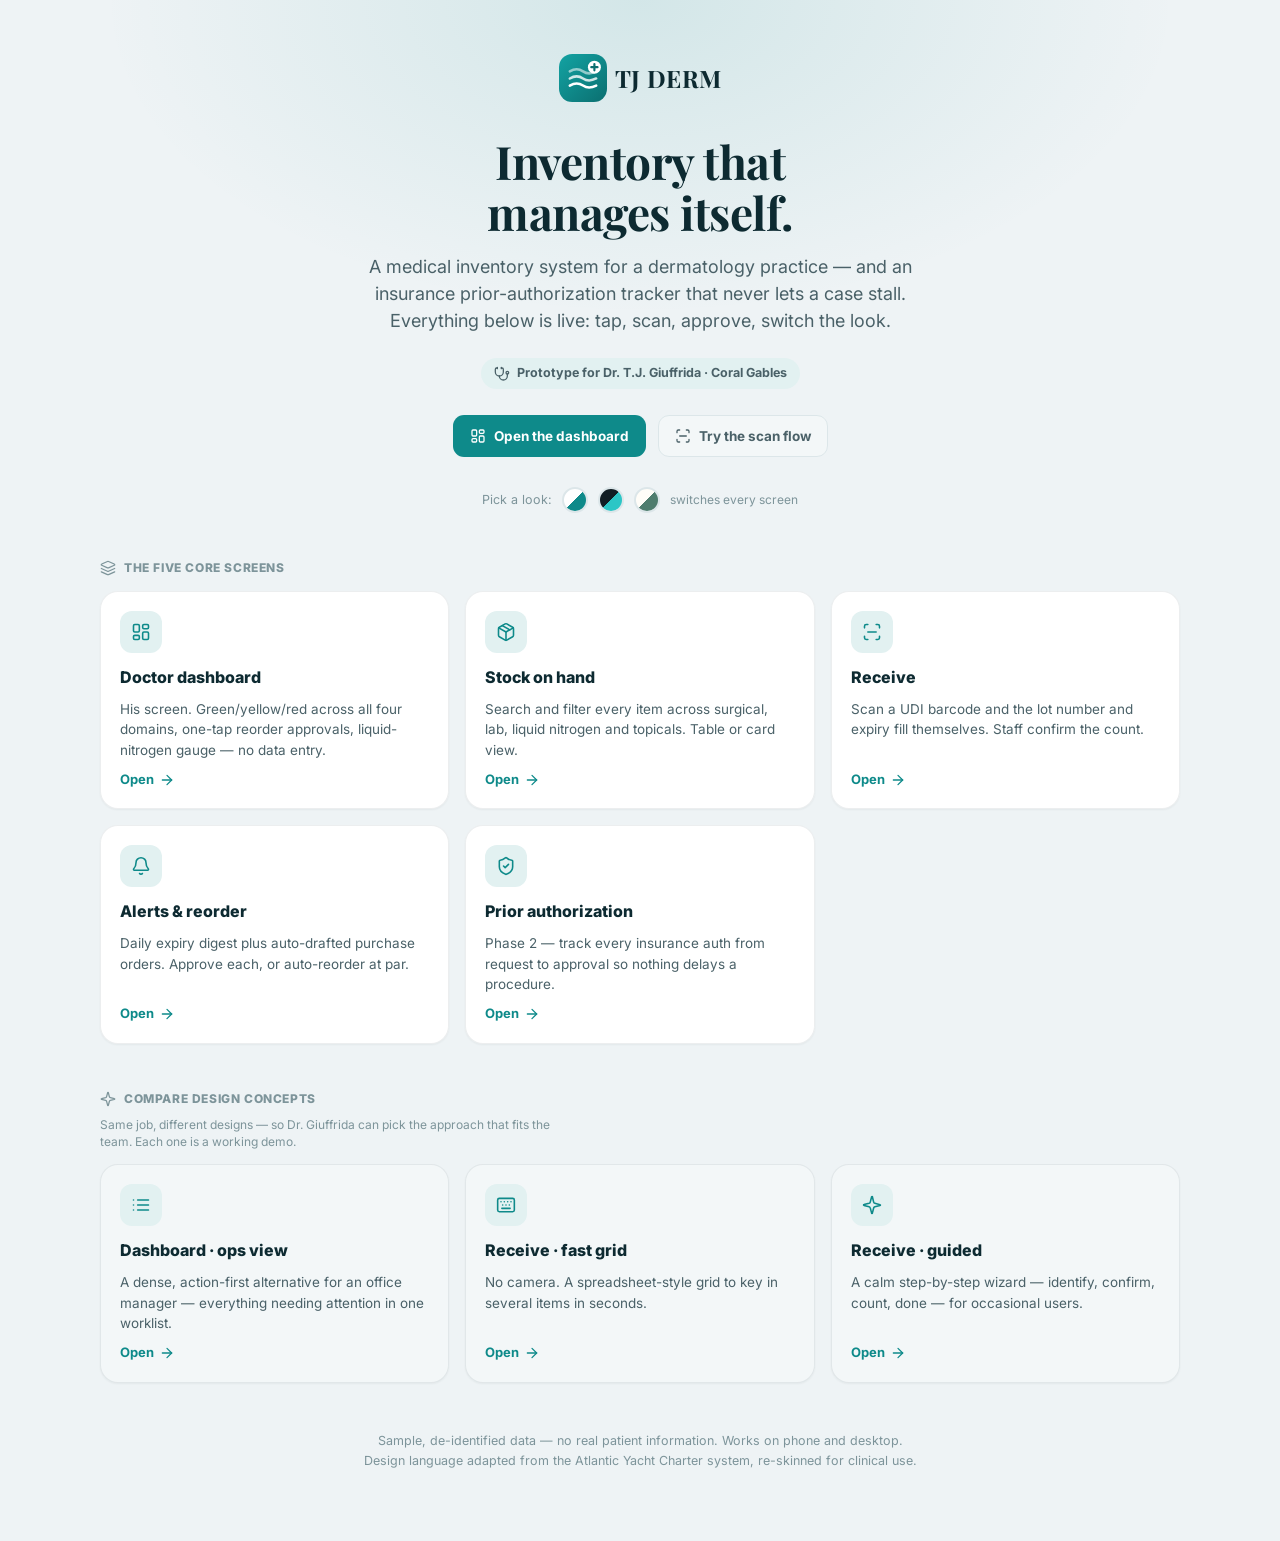
==== index.html @ 2a4b25d2 "feat: TJ DERM interactive prototype — 5 core screens + 3 alt concepts, 3 themes, prior-auth Static, " ====
<!DOCTYPE html>
<html lang="en">
<head>
<meta charset="UTF-8">
<meta name="viewport" content="width=device-width, initial-scale=1, viewport-fit=cover">
<title>TJ DERM — Inventory &amp; Prior-Auth · Prototype</title>
<meta name="description" content="Interactive prototype of TJ DERM: medical inventory that manages itself, plus insurance prior-authorization for a dermatology practice.">
<link rel="icon" href="assets/img/logo.svg">
<link rel="preconnect" href="https://fonts.googleapis.com"><link rel="preconnect" href="https://fonts.gstatic.com" crossorigin>
<link href="https://fonts.googleapis.com/css2?family=Inter:wght@400;500;600;700;800&family=Playfair+Display:wght@600;700&display=swap" rel="stylesheet">
<link rel="stylesheet" href="assets/css/tokens.css">
<link rel="stylesheet" href="assets/css/app.css">
<style>
  .hub{min-height:100vh;display:flex;flex-direction:column;align-items:center;padding:54px 20px 70px}
  .hub-bg{position:fixed;inset:0;z-index:-1;background:
     radial-gradient(60% 50% at 50% 0%, color-mix(in srgb,var(--brand) 12%,transparent), transparent 70%), var(--bg)}
  .hub .top{display:flex;gap:8px;align-items:center;margin-bottom:34px}
  .hub .logo{width:48px;height:48px}
  .hub .wm{font-family:var(--font-display);font-size:24px;font-weight:700;letter-spacing:.4px}
  .hub h1{font-family:var(--font-display);font-size:clamp(30px,5vw,46px);font-weight:700;text-align:center;
     letter-spacing:-.5px;margin:0;max-width:16ch;line-height:1.1}
  .hub .lead{color:var(--ink-2);font-size:clamp(15px,2.2vw,18px);text-align:center;max-width:56ch;margin:16px 0 6px}
  .hub .for{display:inline-flex;align-items:center;gap:7px;background:var(--accent-soft);color:var(--ink-2);
     font-size:12.5px;font-weight:700;padding:6px 13px;border-radius:999px;margin-top:18px}
  .hub .ctas{display:flex;gap:12px;flex-wrap:wrap;justify-content:center;margin:26px 0 12px}
  .hub .swrap{display:flex;align-items:center;gap:10px;margin-top:18px;color:var(--ink-3);font-size:12.5px}
  .wrap{width:100%;max-width:1080px;margin:0 auto}
  .lbl{font-size:12px;font-weight:800;text-transform:uppercase;letter-spacing:.6px;color:var(--ink-3);margin:46px 0 14px;display:flex;align-items:center;gap:8px}
  .cards{display:grid;grid-template-columns:repeat(3,1fr);gap:16px}
  .c{display:flex;flex-direction:column;gap:10px;padding:20px;border-radius:var(--r-lg);background:var(--panel);
     box-shadow:var(--ring-1),var(--shadow);transition:.18s var(--ease);cursor:pointer}
  .c:hover{transform:translateY(-3px);box-shadow:var(--ring-1),0 14px 32px rgba(0,0,0,.12)}
  .c .ci{width:42px;height:42px;border-radius:12px;background:var(--accent-soft);color:var(--brand);display:grid;place-items:center}
  .c h3{margin:2px 0 0;font-size:16px;font-weight:800}
  .c p{margin:0;color:var(--ink-2);font-size:13.5px;line-height:1.5}
  .c .go{margin-top:auto;color:var(--brand);font-size:13px;font-weight:700;display:flex;align-items:center;gap:5px}
  .c.alt{background:var(--panel-2)}
  .foot{color:var(--ink-3);font-size:12.5px;text-align:center;margin-top:48px;line-height:1.6}
  @media(max-width:760px){.cards{grid-template-columns:1fr}}
</style>
</head>
<body>
<div class="hub-bg"></div>
<div class="hub">
  <div class="top"><img class="logo" src="assets/img/logo.svg" alt=""><span class="wm">TJ&nbsp;DERM</span></div>
  <h1 class="display">Inventory that manages itself.</h1>
  <p class="lead">A medical inventory system for a dermatology practice — and an insurance prior-authorization tracker that never lets a case stall. Everything below is live: tap, scan, approve, switch the look.</p>
  <div class="for" id="for"></div>
  <div class="ctas">
    <a class="btn primary" href="dashboard.html" id="cta1"></a>
    <a class="btn ghost" href="receive-scan.html" id="cta2"></a>
  </div>
  <div class="swrap">
    <span>Pick a look:</span>
    <div class="sw clinical" title="Clinical" onclick="TJ.setTheme('clinical')"></div>
    <div class="sw midnight" title="Midnight" onclick="TJ.setTheme('midnight')"></div>
    <div class="sw warm" title="Warm" onclick="TJ.setTheme('warm')"></div>
    <span class="tiny">switches every screen</span>
  </div>

  <div class="wrap">
    <div class="lbl" id="l1"></div>
    <div class="cards" id="core"></div>

    <div class="lbl" id="l2"></div>
    <p class="tiny" style="margin:-6px 0 14px;max-width:60ch">Same job, different designs — so Dr. Giuffrida can pick the approach that fits the team. Each one is a working demo.</p>
    <div class="cards" id="alt"></div>

    <div class="foot" id="foot"></div>
  </div>
</div>

<script src="assets/js/app.js"></script>
<script>
document.documentElement.setAttribute('data-theme', TJ.state.theme);
document.getElementById('for').innerHTML=TJ.icon('stetho','ico-sm')+'Prototype for Dr. T.J. Giuffrida · Coral Gables';
document.getElementById('cta1').innerHTML=TJ.icon('dashboard','ico-sm')+'Open the dashboard';
document.getElementById('cta2').innerHTML=TJ.icon('scan','ico-sm')+'Try the scan flow';
document.getElementById('l1').innerHTML=TJ.icon('layers','ico-sm')+'The five core screens';
document.getElementById('l2').innerHTML=TJ.icon('sparkles','ico-sm')+'Compare design concepts';
document.getElementById('foot').innerHTML='Sample, de-identified data — no real patient information. Works on phone and desktop.<br>Design language adapted from the Atlantic Yacht Charter system, re-skinned for clinical use.';

var CORE=[
  ['dashboard','dashboard.html','Doctor dashboard',"His screen. Green/yellow/red across all four domains, one-tap reorder approvals, liquid-nitrogen gauge — no data entry."],
  ['box','stock.html','Stock on hand','Search and filter every item across surgical, lab, liquid nitrogen and topicals. Table or card view.'],
  ['scan','receive-scan.html','Receive','Scan a UDI barcode and the lot number and expiry fill themselves. Staff confirm the count.'],
  ['bell','alerts.html','Alerts & reorder','Daily expiry digest plus auto-drafted purchase orders. Approve each, or auto-reorder at par.'],
  ['shield','prior-auth.html','Prior authorization','Phase 2 — track every insurance auth from request to approval so nothing delays a procedure.']
];
var ALT=[
  ['list','dashboard-ops.html','Dashboard · ops view','A dense, action-first alternative for an office manager — everything needing attention in one worklist.'],
  ['keyboard','receive-grid.html','Receive · fast grid','No camera. A spreadsheet-style grid to key in several items in seconds.'],
  ['sparkles','receive-guided.html','Receive · guided','A calm step-by-step wizard — identify, confirm, count, done — for occasional users.']
];
function card(a,alt){ return '<a class="c'+(alt?' alt':'')+'" href="'+a[1]+'"><div class="ci">'+TJ.icon(a[0])+'</div>'+
  '<h3>'+a[2]+'</h3><p>'+a[3]+'</p><div class="go">Open '+TJ.icon('arrow','ico-sm')+'</div></a>'; }
document.getElementById('core').innerHTML=CORE.map(function(a){return card(a,false);}).join('');
document.getElementById('alt').innerHTML=ALT.map(function(a){return card(a,true);}).join('');
</script>
</body>
</html>
---- assets/css/tokens.css ----
/* ============================================================
   TJ DERM — Design Tokens
   Grounded in the Atlantic Yacht Charter design system
   (rounded-xl cards w/ subtle ring, dark gradient sidebar,
   Inter UI + Playfair display, p-4/p-8 rhythm, mobile-safe),
   re-skinned for a clinical dermatology / medical context:
   teal + health-green, WCAG-AA contrast, no neon.
   Three switchable visual themes: clinical · midnight · warm.
   ============================================================ */

:root{
  --r-sm:9px; --r:13px; --r-lg:18px; --r-pill:999px;
  --font-ui:'Inter',-apple-system,BlinkMacSystemFont,'Segoe UI',Roboto,Helvetica,Arial,sans-serif;
  --font-display:'Playfair Display',Georgia,'Times New Roman',serif;
  --maxw:1180px;
  --ease:cubic-bezier(.4,0,.2,1);
  /* status (shared across themes, tuned per theme below) */
  --space-1:4px; --space-2:8px; --space-3:12px; --space-4:16px; --space-6:24px; --space-8:32px;
}

/* ---------- CLINICAL (default · light teal) ---------- */
[data-theme="clinical"]{
  --bg:#eef3f5; --panel:#ffffff; --panel-2:#f3f7f8; --panel-3:#eaf1f2;
  --line:#dce6e9; --line-2:#e8eef0;
  --ink:#0d2a31; --ink-2:#4a6168; --ink-3:#7d949a;
  --brand:#0e8a8a; --brand-2:#0b6f70; --brand-ink:#ffffff;
  --accent:#0e8a8a; --accent-soft:#e2f1f1;
  --ring:rgba(14,138,138,.35);
  --ok:#138a5a; --ok-bg:#e4f4ec; --ok-ink:#0c6b46;
  --warn:#b9770b; --warn-bg:#fbf0d9; --warn-ink:#8a5905;
  --bad:#cf3b34; --bad-bg:#fbe6e4; --bad-ink:#a02a25;
  --sidebar:linear-gradient(180deg,#0e2f37 0%,#0a262d 100%);
  --sidebar-ink:rgba(255,255,255,.6); --sidebar-ink-2:rgba(255,255,255,.32);
  --sidebar-active-bg:rgba(96,210,206,.16); --sidebar-active:#6fdcd6; --sidebar-active-bar:#6fdcd6;
  --shadow:0 1px 2px rgba(13,42,49,.05); --ring-1:inset 0 0 0 1px rgba(13,42,49,.08);
  --scan:#19c39a;
}
/* ---------- MIDNIGHT (dark command center) ---------- */
[data-theme="midnight"]{
  --bg:#0a1216; --panel:#111e24; --panel-2:#0e1a1f; --panel-3:#16262d;
  --line:#21363f; --line-2:#1b2d34;
  --ink:#e9f3f4; --ink-2:#9fb6bd; --ink-3:#6e8a92;
  --brand:#2cc6c6; --brand-2:#1ea3a3; --brand-ink:#04181a;
  --accent:#e0b64b; --accent-soft:#23303a;
  --ring:rgba(44,198,198,.4);
  --ok:#34d399; --ok-bg:#0f2a22; --ok-ink:#5ee0ab;
  --warn:#e0b64b; --warn-bg:#2c2410; --warn-ink:#edcf7e;
  --bad:#ff6a5e; --bad-bg:#2e1513; --bad-ink:#ff938a;
  --sidebar:linear-gradient(180deg,#0c171c 0%,#081014 100%);
  --sidebar-ink:rgba(255,255,255,.55); --sidebar-ink-2:rgba(255,255,255,.28);
  --sidebar-active-bg:rgba(44,198,198,.15); --sidebar-active:#5fe0e0; --sidebar-active-bar:#2cc6c6;
  --shadow:0 1px 2px rgba(0,0,0,.4); --ring-1:inset 0 0 0 1px rgba(255,255,255,.07);
  --scan:#34d399;
}
/* ---------- WARM (calm sage + cream) ---------- */
[data-theme="warm"]{
  --bg:#f3efe7; --panel:#fffdf8; --panel-2:#f5f0e6; --panel-3:#ede6d8;
  --line:#e4dac8; --line-2:#ece4d6;
  --ink:#34302a; --ink-2:#6f655a; --ink-3:#9c9084;
  --brand:#4f7d6e; --brand-2:#3c6354; --brand-ink:#ffffff;
  --accent:#bf7a36; --accent-soft:#f2e6d4;
  --ring:rgba(79,125,110,.35);
  --ok:#4a7d52; --ok-bg:#e7f0e1; --ok-ink:#356139;
  --warn:#bf7a36; --warn-bg:#f6e8d3; --warn-ink:#8c5821;
  --bad:#bb4a3a; --bad-bg:#f5e2dc; --bad-ink:#94372a;
  --sidebar:linear-gradient(180deg,#33302a 0%,#2a2722 100%);
  --sidebar-ink:rgba(255,255,255,.6); --sidebar-ink-2:rgba(255,255,255,.3);
  --sidebar-active-bg:rgba(176,200,170,.16); --sidebar-active:#cfe0c0; --sidebar-active-bar:#a9c79a;
  --shadow:0 1px 2px rgba(52,48,42,.06); --ring-1:inset 0 0 0 1px rgba(52,48,42,.09);
  --scan:#6aa15f;
}
---- assets/css/app.css ----
/* ============================================================
   TJ DERM — Components  (consumes tokens.css)
   ============================================================ */
*{box-sizing:border-box}
html{-webkit-text-size-adjust:100%}
body{margin:0;font-family:var(--font-ui);background:var(--bg);color:var(--ink);
  -webkit-font-smoothing:antialiased;line-height:1.5;transition:background .25s var(--ease),color .25s var(--ease)}
a{color:inherit;text-decoration:none}
button{font-family:inherit;cursor:pointer;border:none;background:none;color:inherit}
input,select,textarea{font-family:inherit}
.muted{color:var(--ink-2)} .tiny{color:var(--ink-3);font-size:12px;line-height:1.45}
.display{font-family:var(--font-display)}
svg{display:block} .ico{width:20px;height:20px;stroke-width:1.9;flex:none}
.ico-sm{width:16px;height:16px} .ico-lg{width:26px;height:26px}
:focus-visible{outline:none;box-shadow:0 0 0 3px var(--ring);border-radius:8px}

/* ---------------- APP SHELL ---------------- */
.app{display:grid;grid-template-columns:248px 1fr;min-height:100vh}
.sidebar{background:var(--sidebar);color:var(--sidebar-ink);display:flex;flex-direction:column;
  padding:20px 14px;position:sticky;top:0;height:100vh;gap:3px}
.s-brand{display:flex;align-items:center;gap:11px;padding:4px 8px 18px}
.s-brand .logo{width:40px;height:40px;flex:none}
.s-brand .wm{display:flex;flex-direction:column;line-height:1}
.s-brand .wm b{font-family:var(--font-display);color:#fff;font-size:19px;font-weight:700;letter-spacing:.3px}
.s-brand .wm span{color:var(--sidebar-ink);font-size:10.5px;letter-spacing:.22em;text-transform:uppercase;margin-top:4px}
.s-sec{color:var(--sidebar-ink-2);font-size:10px;font-weight:700;letter-spacing:.18em;text-transform:uppercase;padding:16px 10px 6px}
.nav-i{display:flex;align-items:center;gap:12px;padding:11px 11px;border-radius:11px;color:var(--sidebar-ink);
  font-size:14px;font-weight:600;transition:.15s var(--ease);position:relative}
.nav-i:hover{background:rgba(255,255,255,.06);color:rgba(255,255,255,.9)}
.nav-i.active{background:var(--sidebar-active-bg);color:var(--sidebar-active);box-shadow:inset -2px 0 0 0 var(--sidebar-active-bar)}
.nav-i .badge{margin-left:auto;background:var(--bad);color:#fff;font-size:11px;font-weight:700;min-width:20px;height:20px;
  display:grid;place-items:center;border-radius:999px;padding:0 6px}
.nav-i.alt{font-size:13px;color:var(--sidebar-ink-2)} .nav-i.alt:hover{color:rgba(255,255,255,.8)}
.s-foot{margin-top:auto;color:var(--sidebar-ink-2);font-size:11px;line-height:1.55;padding:10px 8px 0}

.main{display:flex;flex-direction:column;min-width:0}
.topbar{position:sticky;top:0;z-index:30;background:color-mix(in srgb,var(--panel) 88%,transparent);
  backdrop-filter:saturate(1.4) blur(10px);-webkit-backdrop-filter:saturate(1.4) blur(10px);
  border-bottom:1px solid var(--line);padding:12px 24px;display:flex;align-items:center;gap:14px;flex-wrap:wrap}
.tb-burger{display:none}
.topbar h1{font-size:16px;margin:0;font-weight:700}
.topbar .crumb{font-size:12px;color:var(--ink-3);margin-top:1px}
.spacer{flex:1}
.seg{display:inline-flex;background:var(--panel-2);border:1px solid var(--line);border-radius:var(--r-pill);padding:3px;gap:2px}
.seg button{padding:7px 13px;border-radius:var(--r-pill);font-size:12.5px;font-weight:700;color:var(--ink-2);
  display:flex;align-items:center;gap:6px;transition:.15s}
.seg button.on{background:var(--brand);color:var(--brand-ink)}
.swatches{display:flex;gap:7px;align-items:center}
.sw{width:26px;height:26px;border-radius:50%;cursor:pointer;border:2px solid var(--line);transition:.15s}
.sw.on{border-color:var(--brand);box-shadow:0 0 0 3px var(--ring)}
.sw.clinical{background:linear-gradient(135deg,#fff 48%,#0e8a8a 48%)}
.sw.midnight{background:linear-gradient(135deg,#111e24 48%,#2cc6c6 48%)}
.sw.warm{background:linear-gradient(135deg,#fffdf8 48%,#4f7d6e 48%)}
.who{display:flex;align-items:center;gap:9px;padding-left:6px}
.who .av{width:36px;height:36px;border-radius:50%;background:var(--brand);color:var(--brand-ink);
  display:grid;place-items:center;font-weight:700;font-size:13px}
.who .nm{font-size:13px;font-weight:700;line-height:1.2} .who .rl{font-size:11px;color:var(--ink-3)}

.content{padding:24px;max-width:var(--maxw);width:100%}
.page-head{margin-bottom:20px}
.page-head .eyebrow{color:var(--brand);font-size:12px;font-weight:700;letter-spacing:.12em;text-transform:uppercase}
.page-head h2{margin:5px 0 0;font-size:25px;font-weight:800;letter-spacing:-.4px}
.page-head p{margin:5px 0 0;color:var(--ink-2);font-size:14px;max-width:64ch}

/* ---------------- PRIMITIVES ---------------- */
.panel{background:var(--panel);border-radius:var(--r-lg);box-shadow:var(--ring-1),var(--shadow)}
.pad{padding:18px} .pad-lg{padding:22px}
.p-head{padding:16px 18px;border-bottom:1px solid var(--line);display:flex;align-items:center;gap:10px}
.p-head strong{font-size:14.5px;font-weight:700}
.grid{display:grid;gap:16px}
.g2{grid-template-columns:repeat(2,1fr)} .g3{grid-template-columns:repeat(3,1fr)} .g4{grid-template-columns:repeat(4,1fr)}
.row{display:flex;gap:16px;flex-wrap:wrap} .stretch{align-items:stretch}
.sec-title{font-size:12px;font-weight:800;text-transform:uppercase;letter-spacing:.6px;color:var(--ink-3);margin:28px 0 12px;display:flex;align-items:center;gap:8px}

.btn{display:inline-flex;align-items:center;justify-content:center;gap:8px;padding:10px 16px;border-radius:11px;
  font-weight:700;font-size:13.5px;transition:.15s var(--ease);border:1px solid transparent;min-height:40px}
.btn.primary{background:var(--brand);color:var(--brand-ink)} .btn.primary:hover{filter:brightness(1.07)}
.btn.ghost{background:var(--panel-2);color:var(--ink-2);border-color:var(--line)} .btn.ghost:hover{color:var(--ink);border-color:var(--ink-3)}
.btn.danger{background:var(--bad-bg);color:var(--bad-ink)} .btn.danger:hover{filter:brightness(.97)}
.btn.sm{padding:7px 12px;font-size:12.5px;min-height:34px;border-radius:9px}
.btn.full{width:100%} .btn:disabled{opacity:.55;pointer-events:none}

.pill{display:inline-flex;align-items:center;gap:6px;font-size:12px;font-weight:700;padding:4px 10px;border-radius:var(--r-pill);white-space:nowrap}
.pill svg{width:13px;height:13px}
.pill.ok{background:var(--ok-bg);color:var(--ok-ink)} .pill.warn{background:var(--warn-bg);color:var(--warn-ink)} .pill.bad{background:var(--bad-bg);color:var(--bad-ink)}
.pill.neutral{background:var(--panel-3);color:var(--ink-2)}
.dot{width:9px;height:9px;border-radius:50%;flex:none}
.dot.ok{background:var(--ok)} .dot.warn{background:var(--warn)} .dot.bad{background:var(--bad)} .dot.idle{background:var(--ink-3)}

/* ---------------- STATUS TILES ---------------- */
.tile{position:relative;overflow:hidden}
.tile .bar{position:absolute;left:0;top:0;bottom:0;width:5px}
.tile.ok .bar{background:var(--ok)} .tile.warn .bar{background:var(--warn)} .tile.bad .bar{background:var(--bad)}
.tile .body{padding:18px 18px 18px 22px;display:flex;flex-direction:column;gap:2px}
.tile .ic{width:38px;height:38px;border-radius:11px;display:grid;place-items:center;margin-bottom:8px}
.tile.ok .ic{background:var(--ok-bg);color:var(--ok-ink)} .tile.warn .ic{background:var(--warn-bg);color:var(--warn-ink)} .tile.bad .ic{background:var(--bad-bg);color:var(--bad-ink)}
.tile .dn{font-size:13px;font-weight:700;color:var(--ink-2)}
.tile .big{font-size:28px;font-weight:800;letter-spacing:-.6px;margin-top:3px}
.tile .st{font-size:12.5px;font-weight:700;display:flex;align-items:center;gap:6px;margin-top:3px}
.tile.ok .st{color:var(--ok-ink)} .tile.warn .st{color:var(--warn-ink)} .tile.bad .st{color:var(--bad-ink)}

/* approval / list rows */
.lrow{display:flex;align-items:center;gap:14px;padding:15px 18px;border-bottom:1px solid var(--line);transition:.18s}
.lrow:last-child{border-bottom:none}
.lrow .ic{width:42px;height:42px;border-radius:11px;background:var(--panel-3);display:grid;place-items:center;color:var(--ink-2);flex:none}
.lrow .t{font-weight:700;font-size:14.5px} .lrow .d{font-size:12.5px;color:var(--ink-2);margin-top:2px}
.lrow .cost{font-weight:800;font-size:15px;margin-left:auto;white-space:nowrap}
.lrow.done{opacity:.5}

/* gauge */
.gauge{--p:38;position:relative;width:124px;height:124px;border-radius:50%;flex:none;
  background:conic-gradient(var(--bad) 0 calc(var(--p)*1%),var(--panel-3) 0 100%)}
.gauge::after{content:"";position:absolute;inset:13px;border-radius:50%;background:var(--panel)}
.gauge b{position:absolute;inset:0;display:grid;place-items:center;font-size:23px;font-weight:800}

/* ---------------- TABLE ---------------- */
.tbl-wrap{overflow-x:auto}
table{width:100%;border-collapse:collapse;font-size:13.5px;min-width:560px}
thead th{text-align:left;font-size:11px;text-transform:uppercase;letter-spacing:.5px;color:var(--ink-3);
  font-weight:800;padding:12px 16px;border-bottom:1px solid var(--line);white-space:nowrap;background:var(--panel-2)}
tbody td{padding:13px 16px;border-bottom:1px solid var(--line);vertical-align:middle}
tbody tr:last-child td{border-bottom:none} tbody tr:hover{background:var(--panel-2)}
.it-name{font-weight:700} .it-sub{font-size:11.5px;color:var(--ink-3);margin-top:1px}
.chips{display:flex;gap:8px;flex-wrap:wrap;margin-bottom:16px}
.chip{padding:8px 14px;border-radius:var(--r-pill);border:1px solid var(--line);background:var(--panel);
  font-size:12.5px;font-weight:700;color:var(--ink-2);cursor:pointer;transition:.15s;min-height:38px;display:inline-flex;align-items:center;gap:6px}
.chip:hover{border-color:var(--ink-3)} .chip.on{background:var(--brand);color:var(--brand-ink);border-color:var(--brand)}
.field{display:flex;flex-direction:column;gap:6px}
.field label{font-size:11px;font-weight:800;text-transform:uppercase;letter-spacing:.4px;color:var(--ink-3);display:flex;gap:8px;align-items:center}
.field .auto{color:var(--ok-ink);font-weight:700;font-size:10.5px;display:inline-flex;align-items:center;gap:3px}
.input,.field input,.field select{width:100%;padding:11px 13px;border:1px solid var(--line);border-radius:10px;
  background:var(--panel-2);color:var(--ink);font-size:16px}/* 16px = no iOS zoom */
@media(min-width:768px){.input,.field input,.field select{font-size:14px}}
.field input::placeholder{color:var(--ink-3)}
.flash{animation:flash 1.1s var(--ease)}
@keyframes flash{0%{background:var(--ok-bg)}100%{background:var(--panel-2)}}

/* ---------------- PHONE FRAME ---------------- */
.phone{width:300px;flex:none;border-radius:38px;background:#070b0d;padding:11px;box-shadow:0 24px 60px rgba(0,0,0,.32)}
.phone .scr{background:var(--panel);border-radius:28px;overflow:hidden;height:580px;display:flex;flex-direction:column}
.view{flex:1;background:#0b1316;position:relative;display:grid;place-items:center;overflow:hidden}
.view .frame{width:78%;height:148px;border:2px solid rgba(255,255,255,.9);border-radius:16px;box-shadow:0 0 0 2000px rgba(0,0,0,.4)}
.view .laser{position:absolute;left:13%;right:13%;height:2px;background:var(--scan);box-shadow:0 0 14px var(--scan);animation:scan 1.9s ease-in-out infinite}
@keyframes scan{0%,100%{top:32%}50%{top:64%}}
.view .corner{position:absolute;width:22px;height:22px;border:3px solid var(--scan)}
.view .hint{position:absolute;bottom:16px;left:0;right:0;text-align:center;color:#dbe6e8;font-size:12px}
.bcode{display:flex;gap:2px;align-items:flex-end;height:42px;justify-content:center}
.bcode i{display:block;width:3px;background:var(--ink)}

/* ---------------- KANBAN ---------------- */
.kanban{display:grid;grid-template-columns:repeat(4,1fr);gap:14px}
.kcol{background:var(--panel-2);border:1px solid var(--line);border-radius:var(--r);padding:11px;min-height:120px}
.kcol h4{margin:3px 5px 12px;font-size:11.5px;text-transform:uppercase;letter-spacing:.5px;color:var(--ink-3);display:flex;justify-content:space-between;align-items:center}
.kcol h4 .n{background:var(--panel-3);color:var(--ink-2);border-radius:999px;font-size:11px;padding:1px 8px}
.card-pa{background:var(--panel);border-radius:11px;padding:13px;margin-bottom:10px;box-shadow:var(--ring-1);cursor:pointer;transition:.16s var(--ease)}
.card-pa:hover{transform:translateY(-2px);box-shadow:var(--ring-1),0 8px 22px rgba(0,0,0,.1)}
.card-pa .pt{font-weight:800;font-size:13.5px} .card-pa .pp{font-size:12px;color:var(--ink-2);margin:3px 0 9px}
.card-pa .pf{display:flex;align-items:center;justify-content:space-between;font-size:11.5px}
.ins{font-weight:700;color:var(--ink-2)}
.steps{display:flex;gap:3px;margin-top:10px}
.steps i{flex:1;height:4px;border-radius:3px;background:var(--line)}
.steps i.done{background:var(--ok)} .steps i.cur{background:var(--warn)}

/* note + flags */
.note{display:flex;gap:11px;align-items:flex-start;background:var(--panel-2);border:1px dashed var(--line);
  border-radius:12px;padding:13px 16px;font-size:13px;color:var(--ink-2);margin-top:18px}
.note svg{color:var(--brand);margin-top:1px}
.flag{display:inline-flex;align-items:center;gap:6px;background:var(--accent);color:#fff;font-size:10.5px;font-weight:800;
  padding:3px 9px;border-radius:7px;text-transform:uppercase;letter-spacing:.5px}
[data-theme="midnight"] .flag{color:#04181a}

/* toast */
.toast{position:fixed;bottom:24px;left:50%;transform:translateX(-50%) translateY(24px);background:var(--ink);color:var(--bg);
  padding:13px 20px;border-radius:13px;font-size:13.5px;font-weight:700;opacity:0;transition:.28s var(--ease);
  pointer-events:none;z-index:99;box-shadow:0 12px 34px rgba(0,0,0,.34);display:flex;align-items:center;gap:9px;max-width:90vw}
.toast.show{opacity:1;transform:translateX(-50%) translateY(0)}
.toast svg{color:var(--ok)}

.hide{display:none!important}
.backdrop{display:none;position:fixed;inset:0;background:rgba(0,0,0,.45);z-index:40}

/* ---------------- RESPONSIVE ---------------- */
@media(max-width:860px){
  .app{grid-template-columns:1fr}
  .sidebar{position:fixed;left:0;top:0;z-index:50;width:264px;transform:translateX(-100%);transition:transform .25s var(--ease)}
  .app.nav-open .sidebar{transform:none} .app.nav-open .backdrop{display:block}
  .tb-burger{display:inline-flex;align-items:center;justify-content:center;width:40px;height:40px;border-radius:10px;border:1px solid var(--line);background:var(--panel-2)}
  .g4,.g3,.g2,.kanban{grid-template-columns:1fr}
  .content{padding:16px}
  .topbar{padding:10px 14px}
  .who .meta{display:none}
  .phone{margin:0 auto}
}
@media(max-width:480px){
  .topbar h1{font-size:15px}
  .seg.role button span.lbl{display:none}
}
@media(prefers-reduced-motion:reduce){*{animation:none!important;transition:none!important}}
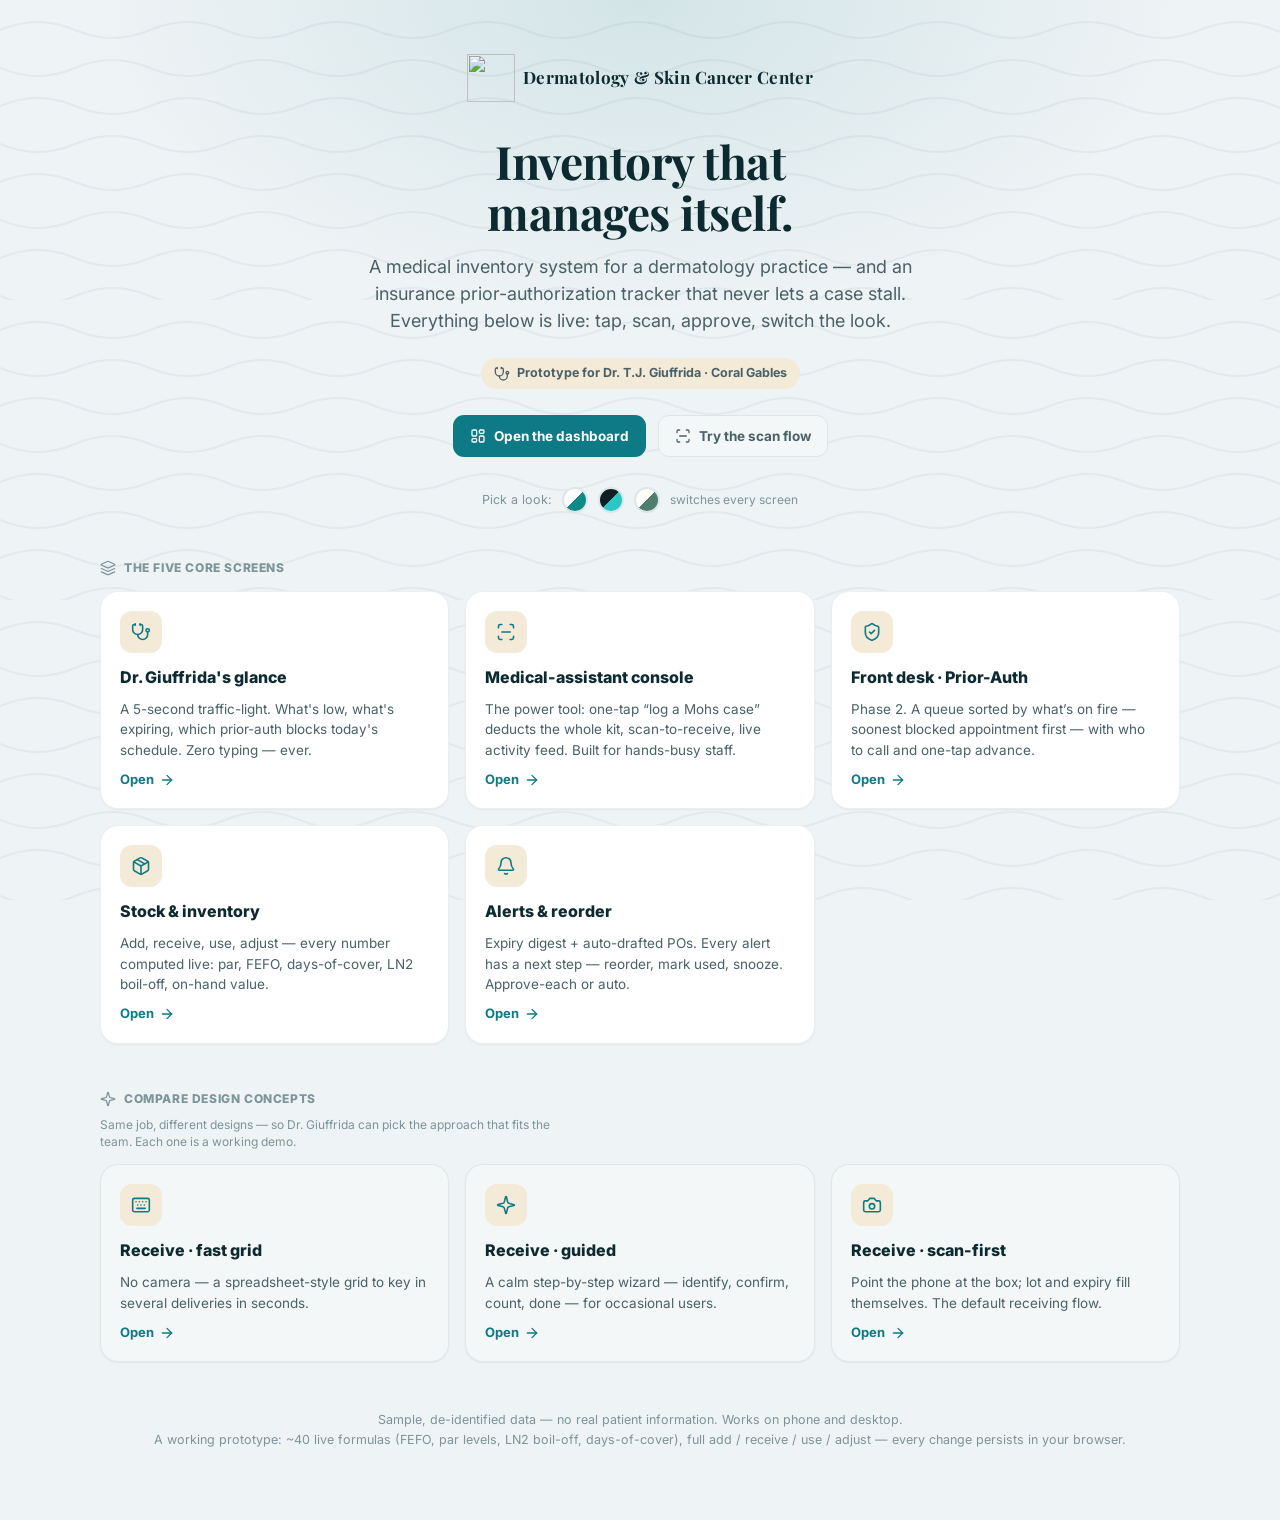
==== commit 185ed7fc: "feat: real computed engine + role-based screens + practice branding - store.js: seeded data layer w/" ====
--- a/index.html
+++ b/index.html
@@ -42,7 +42,7 @@
 <body>
 <div class="hub-bg"></div>
 <div class="hub">
-  <div class="top"><img class="logo" src="assets/img/logo.svg" alt=""><span class="wm">TJ&nbsp;DERM</span></div>
+  <div class="top"><img class="logo" src="assets/img/logo.svg" alt=""><span class="wm" style="font-size:17px;line-height:1.15;letter-spacing:.02em">Dermatology &amp; Skin Cancer Center</span></div>
   <h1 class="display">Inventory that manages itself.</h1>
   <p class="lead">A medical inventory system for a dermatology practice — and an insurance prior-authorization tracker that never lets a case stall. Everything below is live: tap, scan, approve, switch the look.</p>
   <div class="for" id="for"></div>
@@ -70,6 +70,8 @@
   </div>
 </div>
 
+<script src="assets/js/store.js"></script>
+<script src="assets/js/inventory.js"></script>
 <script src="assets/js/app.js"></script>
 <script>
 document.documentElement.setAttribute('data-theme', TJ.state.theme);
@@ -78,19 +80,19 @@
 document.getElementById('cta2').innerHTML=TJ.icon('scan','ico-sm')+'Try the scan flow';
 document.getElementById('l1').innerHTML=TJ.icon('layers','ico-sm')+'The five core screens';
 document.getElementById('l2').innerHTML=TJ.icon('sparkles','ico-sm')+'Compare design concepts';
-document.getElementById('foot').innerHTML='Sample, de-identified data — no real patient information. Works on phone and desktop.<br>Design language adapted from the Atlantic Yacht Charter system, re-skinned for clinical use.';
+document.getElementById('foot').innerHTML='Sample, de-identified data — no real patient information. Works on phone and desktop.<br>A working prototype: ~40 live formulas (FEFO, par levels, LN2 boil-off, days-of-cover), full add / receive / use / adjust — every change persists in your browser.';
 
 var CORE=[
-  ['dashboard','dashboard.html','Doctor dashboard',"His screen. Green/yellow/red across all four domains, one-tap reorder approvals, liquid-nitrogen gauge — no data entry."],
-  ['box','stock.html','Stock on hand','Search and filter every item across surgical, lab, liquid nitrogen and topicals. Table or card view.'],
-  ['scan','receive-scan.html','Receive','Scan a UDI barcode and the lot number and expiry fill themselves. Staff confirm the count.'],
-  ['bell','alerts.html','Alerts & reorder','Daily expiry digest plus auto-drafted purchase orders. Approve each, or auto-reorder at par.'],
-  ['shield','prior-auth.html','Prior authorization','Phase 2 — track every insurance auth from request to approval so nothing delays a procedure.']
+  ['stetho','dashboard.html',"Dr. Giuffrida's glance","A 5-second traffic-light. What's low, what's expiring, which prior-auth blocks today's schedule. Zero typing — ever."],
+  ['scan','dashboard-ops.html','Medical-assistant console','The power tool: one-tap “log a Mohs case” deducts the whole kit, scan-to-receive, live activity feed. Built for hands-busy staff.'],
+  ['shield','prior-auth.html','Front desk · Prior-Auth','Phase 2. A queue sorted by what’s on fire — soonest blocked appointment first — with who to call and one-tap advance.'],
+  ['box','stock.html','Stock & inventory','Add, receive, use, adjust — every number computed live: par, FEFO, days-of-cover, LN2 boil-off, on-hand value.'],
+  ['bell','alerts.html','Alerts & reorder','Expiry digest + auto-drafted POs. Every alert has a next step — reorder, mark used, snooze. Approve-each or auto.']
 ];
 var ALT=[
-  ['list','dashboard-ops.html','Dashboard · ops view','A dense, action-first alternative for an office manager — everything needing attention in one worklist.'],
-  ['keyboard','receive-grid.html','Receive · fast grid','No camera. A spreadsheet-style grid to key in several items in seconds.'],
-  ['sparkles','receive-guided.html','Receive · guided','A calm step-by-step wizard — identify, confirm, count, done — for occasional users.']
+  ['keyboard','receive-grid.html','Receive · fast grid','No camera — a spreadsheet-style grid to key in several deliveries in seconds.'],
+  ['sparkles','receive-guided.html','Receive · guided','A calm step-by-step wizard — identify, confirm, count, done — for occasional users.'],
+  ['camera','receive-scan.html','Receive · scan-first','Point the phone at the box; lot and expiry fill themselves. The default receiving flow.']
 ];
 function card(a,alt){ return '<a class="c'+(alt?' alt':'')+'" href="'+a[1]+'"><div class="ci">'+TJ.icon(a[0])+'</div>'+
   '<h3>'+a[2]+'</h3><p>'+a[3]+'</p><div class="go">Open '+TJ.icon('arrow','ico-sm')+'</div></a>'; }
--- a/assets/css/tokens.css
+++ b/assets/css/tokens.css
@@ -23,8 +23,8 @@
   --bg:#eef3f5; --panel:#ffffff; --panel-2:#f3f7f8; --panel-3:#eaf1f2;
   --line:#dce6e9; --line-2:#e8eef0;
   --ink:#0d2a31; --ink-2:#4a6168; --ink-3:#7d949a;
-  --brand:#0e8a8a; --brand-2:#0b6f70; --brand-ink:#ffffff;
-  --accent:#0e8a8a; --accent-soft:#e2f1f1;
+  --brand:#0e7a86; --brand-2:#0a5f6a; --brand-ink:#ffffff;
+  --accent:#b07d2b; --accent-soft:#f3ead7;
   --ring:rgba(14,138,138,.35);
   --ok:#138a5a; --ok-bg:#e4f4ec; --ok-ink:#0c6b46;
   --warn:#b9770b; --warn-bg:#fbf0d9; --warn-ink:#8a5905;
--- a/assets/css/app.css
+++ b/assets/css/app.css
@@ -196,3 +196,31 @@
   .seg.role button span.lbl{display:none}
 }
 @media(prefers-reduced-motion:reduce){*{animation:none!important;transition:none!important}}
+
+/* ---------------- BRAND WORDMARK (matches practice logo: bold uppercase) ---------------- */
+.s-brand .wm b{font-family:var(--font-ui);font-size:12px;font-weight:800;letter-spacing:.045em;line-height:1.2;text-transform:uppercase}
+.s-brand .wm span{font-size:9.5px;letter-spacing:.2em;margin-top:6px}
+
+/* ---------------- DERMAL-RIDGE BACKGROUND (derm analog of AYC level-curves) ---------------- */
+body{position:relative}
+body::before{content:"";position:fixed;inset:0;z-index:0;pointer-events:none;background-color:var(--ink);opacity:.045;
+  -webkit-mask:url('../img/pattern.svg') 0 0 / 300px repeat; mask:url('../img/pattern.svg') 0 0 / 300px repeat}
+.app,.hub{position:relative;z-index:1}
+
+/* ---------------- MODAL / FORMS (for add / receive / use / adjust) ---------------- */
+.modal-wrap{position:fixed;inset:0;z-index:80;display:flex;align-items:center;justify-content:center;padding:18px}
+.modal-bd{position:absolute;inset:0;background:rgba(0,0,0,.45)}
+.modal{position:relative;background:var(--panel);border-radius:var(--r-lg);box-shadow:var(--ring-1),0 24px 60px rgba(0,0,0,.45);
+  width:100%;max-width:440px;max-height:90vh;display:flex;flex-direction:column;animation:pop .18s var(--ease)}
+@keyframes pop{from{opacity:0;transform:translateY(10px)}to{opacity:1;transform:none}}
+.modal-h{padding:18px 18px 13px;border-bottom:1px solid var(--line);position:relative}
+.modal-h strong{font-size:16px;font-weight:800}
+.modal-x{position:absolute;top:14px;right:14px;width:32px;height:32px;border-radius:9px;display:grid;place-items:center;color:var(--ink-3);border:1px solid var(--line);background:var(--panel-2)}
+.modal-b{padding:18px;overflow:auto}
+.modal-f{padding:14px 18px;border-top:1px solid var(--line);display:flex;justify-content:flex-end;gap:10px;background:var(--panel-2);border-radius:0 0 var(--r-lg) var(--r-lg)}
+.kpi{display:flex;flex-direction:column;gap:3px;padding:15px 16px}
+.kpi .v{font-size:24px;font-weight:800;letter-spacing:-.5px} .kpi .l{font-size:12px;color:var(--ink-2);font-weight:600}
+.formulas{display:grid;grid-template-columns:1fr 1fr;gap:2px 22px}
+.formulas .fr{display:flex;justify-content:space-between;gap:12px;padding:7px 0;border-bottom:1px solid var(--line);font-size:12.5px}
+.formulas .fr b{font-weight:700;white-space:nowrap} .formulas .fr span{color:var(--ink-2);text-align:right}
+@media(max-width:760px){.formulas{grid-template-columns:1fr}}
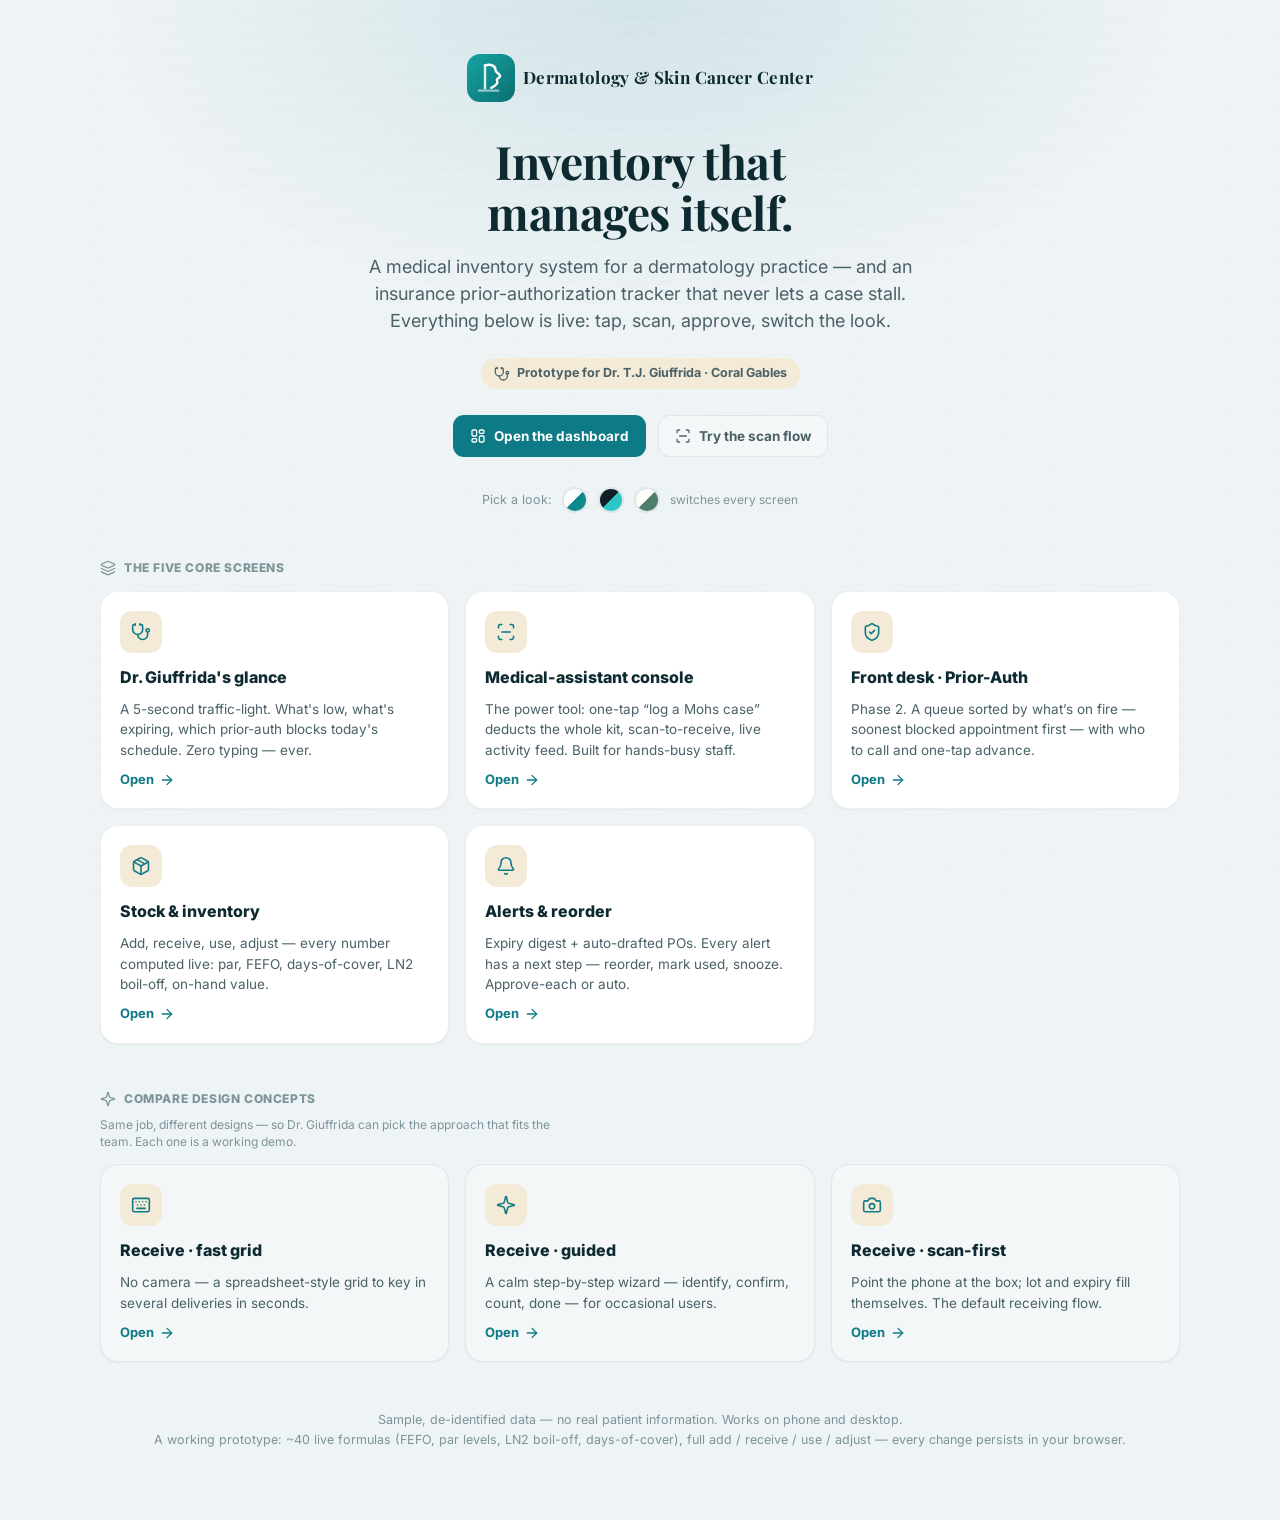
==== commit 84bacaaa: "fix: repair render crashes, broken logo, loud background, stale titles - defer TJ.mount onReady one " ====
--- a/index.html
+++ b/index.html
@@ -3,7 +3,7 @@
 <head>
 <meta charset="UTF-8">
 <meta name="viewport" content="width=device-width, initial-scale=1, viewport-fit=cover">
-<title>TJ DERM — Inventory &amp; Prior-Auth · Prototype</title>
+<title>Dermatology &amp; Skin Cancer Center — Inventory &amp; Prior-Auth</title>
 <meta name="description" content="Interactive prototype of TJ DERM: medical inventory that manages itself, plus insurance prior-authorization for a dermatology practice.">
 <link rel="icon" href="assets/img/logo.svg">
 <link rel="preconnect" href="https://fonts.googleapis.com"><link rel="preconnect" href="https://fonts.gstatic.com" crossorigin>
--- a/assets/css/app.css
+++ b/assets/css/app.css
@@ -203,8 +203,8 @@
 
 /* ---------------- DERMAL-RIDGE BACKGROUND (derm analog of AYC level-curves) ---------------- */
 body{position:relative}
-body::before{content:"";position:fixed;inset:0;z-index:0;pointer-events:none;background-color:var(--ink);opacity:.045;
-  -webkit-mask:url('../img/pattern.svg') 0 0 / 300px repeat; mask:url('../img/pattern.svg') 0 0 / 300px repeat}
+body::before{content:"";position:fixed;inset:0;z-index:0;pointer-events:none;background-color:var(--ink);opacity:.022;
+  -webkit-mask:url('../img/pattern.svg') 0 0 / 190px repeat; mask:url('../img/pattern.svg') 0 0 / 190px repeat}
 .app,.hub{position:relative;z-index:1}
 
 /* ---------------- MODAL / FORMS (for add / receive / use / adjust) ---------------- */
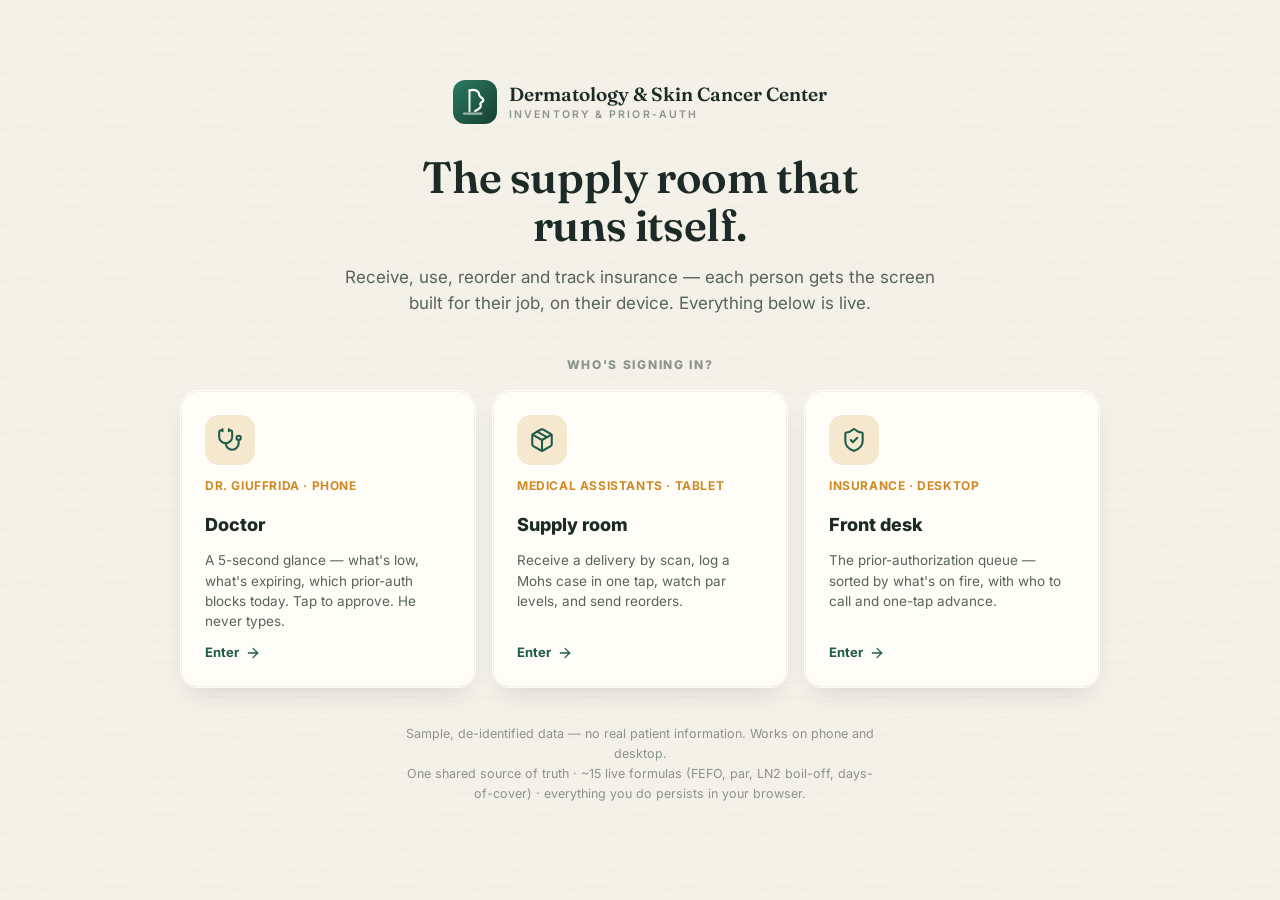
==== commit 32615e6e: "refactor: role-based architecture + Forest & Cream palette + launcher - single palette (Forest & Cre" ====
--- a/index.html
+++ b/index.html
@@ -4,100 +4,64 @@
 <meta charset="UTF-8">
 <meta name="viewport" content="width=device-width, initial-scale=1, viewport-fit=cover">
 <title>Dermatology &amp; Skin Cancer Center — Inventory &amp; Prior-Auth</title>
-<meta name="description" content="Interactive prototype of TJ DERM: medical inventory that manages itself, plus insurance prior-authorization for a dermatology practice.">
 <link rel="icon" href="assets/img/logo.svg">
 <link rel="preconnect" href="https://fonts.googleapis.com"><link rel="preconnect" href="https://fonts.gstatic.com" crossorigin>
-<link href="https://fonts.googleapis.com/css2?family=Inter:wght@400;500;600;700;800&family=Playfair+Display:wght@600;700&display=swap" rel="stylesheet">
+<link href="https://fonts.googleapis.com/css2?family=Inter:wght@400;500;600;700;800&family=Fraunces:opsz,wght@9..144,500;9..144,600&display=swap" rel="stylesheet">
 <link rel="stylesheet" href="assets/css/tokens.css">
 <link rel="stylesheet" href="assets/css/app.css">
 <style>
-  .hub{min-height:100vh;display:flex;flex-direction:column;align-items:center;padding:54px 20px 70px}
-  .hub-bg{position:fixed;inset:0;z-index:-1;background:
-     radial-gradient(60% 50% at 50% 0%, color-mix(in srgb,var(--brand) 12%,transparent), transparent 70%), var(--bg)}
-  .hub .top{display:flex;gap:8px;align-items:center;margin-bottom:34px}
-  .hub .logo{width:48px;height:48px}
-  .hub .wm{font-family:var(--font-display);font-size:24px;font-weight:700;letter-spacing:.4px}
-  .hub h1{font-family:var(--font-display);font-size:clamp(30px,5vw,46px);font-weight:700;text-align:center;
-     letter-spacing:-.5px;margin:0;max-width:16ch;line-height:1.1}
-  .hub .lead{color:var(--ink-2);font-size:clamp(15px,2.2vw,18px);text-align:center;max-width:56ch;margin:16px 0 6px}
-  .hub .for{display:inline-flex;align-items:center;gap:7px;background:var(--accent-soft);color:var(--ink-2);
-     font-size:12.5px;font-weight:700;padding:6px 13px;border-radius:999px;margin-top:18px}
-  .hub .ctas{display:flex;gap:12px;flex-wrap:wrap;justify-content:center;margin:26px 0 12px}
-  .hub .swrap{display:flex;align-items:center;gap:10px;margin-top:18px;color:var(--ink-3);font-size:12.5px}
-  .wrap{width:100%;max-width:1080px;margin:0 auto}
-  .lbl{font-size:12px;font-weight:800;text-transform:uppercase;letter-spacing:.6px;color:var(--ink-3);margin:46px 0 14px;display:flex;align-items:center;gap:8px}
-  .cards{display:grid;grid-template-columns:repeat(3,1fr);gap:16px}
-  .c{display:flex;flex-direction:column;gap:10px;padding:20px;border-radius:var(--r-lg);background:var(--panel);
-     box-shadow:var(--ring-1),var(--shadow);transition:.18s var(--ease);cursor:pointer}
-  .c:hover{transform:translateY(-3px);box-shadow:var(--ring-1),0 14px 32px rgba(0,0,0,.12)}
-  .c .ci{width:42px;height:42px;border-radius:12px;background:var(--accent-soft);color:var(--brand);display:grid;place-items:center}
-  .c h3{margin:2px 0 0;font-size:16px;font-weight:800}
-  .c p{margin:0;color:var(--ink-2);font-size:13.5px;line-height:1.5}
-  .c .go{margin-top:auto;color:var(--brand);font-size:13px;font-weight:700;display:flex;align-items:center;gap:5px}
-  .c.alt{background:var(--panel-2)}
-  .foot{color:var(--ink-3);font-size:12.5px;text-align:center;margin-top:48px;line-height:1.6}
-  @media(max-width:760px){.cards{grid-template-columns:1fr}}
+  .launch{min-height:100vh;display:flex;flex-direction:column;align-items:center;justify-content:center;padding:48px 20px 64px;position:relative;z-index:1}
+  .launch .brand{display:flex;align-items:center;gap:12px;margin-bottom:30px}
+  .launch .brand .nm{font-family:var(--font-display);font-size:19px;font-weight:600;line-height:1.1;color:var(--ink)}
+  .launch .brand .nm small{display:block;font-family:var(--font-ui);font-size:10.5px;letter-spacing:.2em;text-transform:uppercase;color:var(--ink-3);margin-top:4px}
+  .launch h1{font-family:var(--font-display);font-size:clamp(28px,5vw,44px);font-weight:600;text-align:center;margin:0;letter-spacing:-.4px;color:var(--ink);max-width:18ch;line-height:1.08}
+  .launch .lead{color:var(--ink-2);font-size:clamp(14px,2vw,17px);text-align:center;max-width:54ch;margin:16px 0 6px}
+  .launch .q{margin:34px 0 16px;font-size:12px;font-weight:800;text-transform:uppercase;letter-spacing:.14em;color:var(--ink-3)}
+  .roles{display:grid;grid-template-columns:repeat(3,1fr);gap:16px;width:100%;max-width:920px}
+  .role{display:flex;flex-direction:column;gap:12px;padding:24px;border-radius:var(--r-lg);background:var(--panel);
+    box-shadow:var(--ring-1),0 12px 26px -10px rgba(28,43,38,.15);cursor:pointer;text-align:left;transition:.18s var(--ease);border:1px solid transparent}
+  .role:hover{transform:translateY(-4px);border-color:var(--brand);box-shadow:var(--ring-1),0 18px 38px -12px rgba(28,43,38,.28)}
+  .role .ic{width:50px;height:50px;border-radius:14px;background:var(--accent-soft);color:var(--brand);display:grid;place-items:center}
+  .role .ic svg{width:26px;height:26px}
+  .role h3{margin:4px 0 0;font-size:18px;font-weight:800;color:var(--ink)}
+  .role .meta{font-size:12px;font-weight:700;color:var(--accent);text-transform:uppercase;letter-spacing:.05em}
+  .role p{margin:0;color:var(--ink-2);font-size:13.5px;line-height:1.5}
+  .role .go{margin-top:auto;color:var(--brand);font-weight:700;font-size:13px;display:flex;align-items:center;gap:6px}
+  .launch .foot{color:var(--ink-3);font-size:12.5px;text-align:center;margin-top:36px;line-height:1.6;max-width:60ch}
+  @media(max-width:720px){ .roles{grid-template-columns:1fr;max-width:420px} .launch{justify-content:flex-start;padding-top:40px} }
 </style>
 </head>
 <body>
-<div class="hub-bg"></div>
-<div class="hub">
-  <div class="top"><img class="logo" src="assets/img/logo.svg" alt=""><span class="wm" style="font-size:17px;line-height:1.15;letter-spacing:.02em">Dermatology &amp; Skin Cancer Center</span></div>
-  <h1 class="display">Inventory that manages itself.</h1>
-  <p class="lead">A medical inventory system for a dermatology practice — and an insurance prior-authorization tracker that never lets a case stall. Everything below is live: tap, scan, approve, switch the look.</p>
-  <div class="for" id="for"></div>
-  <div class="ctas">
-    <a class="btn primary" href="dashboard.html" id="cta1"></a>
-    <a class="btn ghost" href="receive-scan.html" id="cta2"></a>
-  </div>
-  <div class="swrap">
-    <span>Pick a look:</span>
-    <div class="sw clinical" title="Clinical" onclick="TJ.setTheme('clinical')"></div>
-    <div class="sw midnight" title="Midnight" onclick="TJ.setTheme('midnight')"></div>
-    <div class="sw warm" title="Warm" onclick="TJ.setTheme('warm')"></div>
-    <span class="tiny">switches every screen</span>
+<div class="launch">
+  <div class="brand">
+    <svg width="44" height="44" viewBox="0 0 40 40" fill="none" xmlns="http://www.w3.org/2000/svg" aria-hidden="true"><defs><linearGradient id="lg" x1="0" y1="0" x2="40" y2="40" gradientUnits="userSpaceOnUse"><stop stop-color="#2c7a62"/><stop offset="1" stop-color="#15402f"/></linearGradient></defs><rect width="40" height="40" rx="11" fill="url(#lg)"/><path d="M15 9.5C20.5 8 23.8 10.2 23.8 13.6 23.8 15.4 27 15.7 27.6 18.4 27.9 19.8 25 20 24.9 21.4 24.8 23 26.2 23.4 24.7 25 23.6 26.3 22 27.4 20.2 28.2" stroke="#fff" stroke-width="2" stroke-linecap="round" stroke-linejoin="round"/><path d="M15 9.5V28.5" stroke="#fff" stroke-width="2" stroke-linecap="round" opacity="0.85"/><path d="M10 30.5H26" stroke="#fff" stroke-width="2" stroke-linecap="round" opacity="0.55"/></svg>
+    <div class="nm">Dermatology &amp; Skin Cancer Center<small>Inventory &amp; Prior-Auth</small></div>
   </div>
 
-  <div class="wrap">
-    <div class="lbl" id="l1"></div>
-    <div class="cards" id="core"></div>
+  <h1>The supply room that runs itself.</h1>
+  <p class="lead">Receive, use, reorder and track insurance — each person gets the screen built for their job, on their device. Everything below is live.</p>
 
-    <div class="lbl" id="l2"></div>
-    <p class="tiny" style="margin:-6px 0 14px;max-width:60ch">Same job, different designs — so Dr. Giuffrida can pick the approach that fits the team. Each one is a working demo.</p>
-    <div class="cards" id="alt"></div>
+  <div class="q">Who's signing in?</div>
+  <div class="roles" id="roles"></div>
 
-    <div class="foot" id="foot"></div>
-  </div>
+  <div class="foot" id="foot"></div>
 </div>
 
 <script src="assets/js/store.js"></script>
 <script src="assets/js/inventory.js"></script>
 <script src="assets/js/app.js"></script>
 <script>
-document.documentElement.setAttribute('data-theme', TJ.state.theme);
-document.getElementById('for').innerHTML=TJ.icon('stetho','ico-sm')+'Prototype for Dr. T.J. Giuffrida · Coral Gables';
-document.getElementById('cta1').innerHTML=TJ.icon('dashboard','ico-sm')+'Open the dashboard';
-document.getElementById('cta2').innerHTML=TJ.icon('scan','ico-sm')+'Try the scan flow';
-document.getElementById('l1').innerHTML=TJ.icon('layers','ico-sm')+'The five core screens';
-document.getElementById('l2').innerHTML=TJ.icon('sparkles','ico-sm')+'Compare design concepts';
-document.getElementById('foot').innerHTML='Sample, de-identified data — no real patient information. Works on phone and desktop.<br>A working prototype: ~40 live formulas (FEFO, par levels, LN2 boil-off, days-of-cover), full add / receive / use / adjust — every change persists in your browser.';
-
-var CORE=[
-  ['stetho','dashboard.html',"Dr. Giuffrida's glance","A 5-second traffic-light. What's low, what's expiring, which prior-auth blocks today's schedule. Zero typing — ever."],
-  ['scan','dashboard-ops.html','Medical-assistant console','The power tool: one-tap “log a Mohs case” deducts the whole kit, scan-to-receive, live activity feed. Built for hands-busy staff.'],
-  ['shield','prior-auth.html','Front desk · Prior-Auth','Phase 2. A queue sorted by what’s on fire — soonest blocked appointment first — with who to call and one-tap advance.'],
-  ['box','stock.html','Stock & inventory','Add, receive, use, adjust — every number computed live: par, FEFO, days-of-cover, LN2 boil-off, on-hand value.'],
-  ['bell','alerts.html','Alerts & reorder','Expiry digest + auto-drafted POs. Every alert has a next step — reorder, mark used, snooze. Approve-each or auto.']
+var ROLES=[
+  ['doctor','stetho','Doctor','Dr. Giuffrida · phone',"A 5-second glance — what's low, what's expiring, which prior-auth blocks today. Tap to approve. He never types."],
+  ['staff','box','Supply room','Medical assistants · tablet',"Receive a delivery by scan, log a Mohs case in one tap, watch par levels, and send reorders."],
+  ['frontdesk','shield','Front desk','Insurance · desktop',"The prior-authorization queue — sorted by what's on fire, with who to call and one-tap advance."]
 ];
-var ALT=[
-  ['keyboard','receive-grid.html','Receive · fast grid','No camera — a spreadsheet-style grid to key in several deliveries in seconds.'],
-  ['sparkles','receive-guided.html','Receive · guided','A calm step-by-step wizard — identify, confirm, count, done — for occasional users.'],
-  ['camera','receive-scan.html','Receive · scan-first','Point the phone at the box; lot and expiry fill themselves. The default receiving flow.']
-];
-function card(a,alt){ return '<a class="c'+(alt?' alt':'')+'" href="'+a[1]+'"><div class="ci">'+TJ.icon(a[0])+'</div>'+
-  '<h3>'+a[2]+'</h3><p>'+a[3]+'</p><div class="go">Open '+TJ.icon('arrow','ico-sm')+'</div></a>'; }
-document.getElementById('core').innerHTML=CORE.map(function(a){return card(a,false);}).join('');
-document.getElementById('alt').innerHTML=ALT.map(function(a){return card(a,true);}).join('');
+document.getElementById('roles').innerHTML=ROLES.map(function(r){
+  return '<div class="role" onclick="TJ.enter(\''+r[0]+'\')"><div class="ic">'+TJ.icon(r[1])+'</div>'+
+    '<div class="meta">'+r[3]+'</div><h3>'+r[2]+'</h3><p>'+r[4]+'</p>'+
+    '<div class="go">Enter '+TJ.icon('arrow','ico-sm')+'</div></div>';
+}).join('');
+document.getElementById('foot').innerHTML='Sample, de-identified data — no real patient information. Works on phone and desktop.<br>One shared source of truth · ~15 live formulas (FEFO, par, LN2 boil-off, days-of-cover) · everything you do persists in your browser.';
 </script>
 </body>
 </html>
--- a/assets/css/tokens.css
+++ b/assets/css/tokens.css
@@ -1,71 +1,35 @@
 /* ============================================================
-   TJ DERM — Design Tokens
-   Grounded in the Atlantic Yacht Charter design system
-   (rounded-xl cards w/ subtle ring, dark gradient sidebar,
-   Inter UI + Playfair display, p-4/p-8 rhythm, mobile-safe),
-   re-skinned for a clinical dermatology / medical context:
-   teal + health-green, WCAG-AA contrast, no neon.
-   Three switchable visual themes: clinical · midnight · warm.
+   Dermatology & Skin Cancer Center — Design Tokens
+   Single palette: "Forest & Cream" — boutique-clinical.
+   Forest green + warm amber on cream, white cards, green/amber/red status.
+   Variable names kept stable so the component layer is untouched.
    ============================================================ */
+:root{
+  --r-sm:10px; --r:13px; --r-lg:18px; --r-pill:999px;
+  --font-ui:'Inter',-apple-system,BlinkMacSystemFont,'Segoe UI',Roboto,Helvetica,Arial,sans-serif;
+  --font-display:'Fraunces','Playfair Display',Georgia,serif;
+  --maxw:1460px;
+  --ease:cubic-bezier(.4,0,.2,1);
+  --space-1:4px; --space-2:8px; --space-3:12px; --space-4:16px; --space-6:24px; --space-8:32px;
 
-:root{
-  --r-sm:9px; --r:13px; --r-lg:18px; --r-pill:999px;
-  --font-ui:'Inter',-apple-system,BlinkMacSystemFont,'Segoe UI',Roboto,Helvetica,Arial,sans-serif;
-  --font-display:'Playfair Display',Georgia,'Times New Roman',serif;
-  --maxw:1180px;
-  --ease:cubic-bezier(.4,0,.2,1);
-  /* status (shared across themes, tuned per theme below) */
-  --space-1:4px; --space-2:8px; --space-3:12px; --space-4:16px; --space-6:24px; --space-8:32px;
+  /* surfaces */
+  --bg:#f4f1e9; --panel:#fffdf8; --panel-2:#f4efe3; --panel-3:#ece4d4;
+  --line:#e7ddca; --line-2:#efe8d8;
+  /* ink */
+  --ink:#1c2b26; --ink-2:#566459; --ink-3:#8c948a;
+  /* brand */
+  --brand:#1e5c4a; --brand-2:#164a3b; --brand-ink:#ffffff;
+  --accent:#cf8a26; --accent-soft:#f5e8cf;
+  --ring:rgba(30,92,74,.30);
+  /* status */
+  --ok:#2f8f5b;  --ok-bg:#e3f0e4;  --ok-ink:#1e6940;
+  --warn:#c8861f; --warn-bg:#f8ebd0; --warn-ink:#8b5c12;
+  --bad:#c0432f;  --bad-bg:#f7e2db;  --bad-ink:#92301e;
+  /* sidebar (forest gradient) */
+  --sidebar:linear-gradient(180deg,#215f4c 0%,#163f33 100%);
+  --sidebar-ink:rgba(255,255,255,.68); --sidebar-ink-2:rgba(255,255,255,.40);
+  --sidebar-active-bg:rgba(208,138,38,.20); --sidebar-active:#f1cd86; --sidebar-active-bar:#d6932f;
+  /* elevation */
+  --shadow:0 1px 2px rgba(28,43,38,.05); --ring-1:inset 0 0 0 1px rgba(28,43,38,.07);
+  --scan:#2f8f5b;
 }
-
-/* ---------- CLINICAL (default · light teal) ---------- */
-[data-theme="clinical"]{
-  --bg:#eef3f5; --panel:#ffffff; --panel-2:#f3f7f8; --panel-3:#eaf1f2;
-  --line:#dce6e9; --line-2:#e8eef0;
-  --ink:#0d2a31; --ink-2:#4a6168; --ink-3:#7d949a;
-  --brand:#0e7a86; --brand-2:#0a5f6a; --brand-ink:#ffffff;
-  --accent:#b07d2b; --accent-soft:#f3ead7;
-  --ring:rgba(14,138,138,.35);
-  --ok:#138a5a; --ok-bg:#e4f4ec; --ok-ink:#0c6b46;
-  --warn:#b9770b; --warn-bg:#fbf0d9; --warn-ink:#8a5905;
-  --bad:#cf3b34; --bad-bg:#fbe6e4; --bad-ink:#a02a25;
-  --sidebar:linear-gradient(180deg,#0e2f37 0%,#0a262d 100%);
-  --sidebar-ink:rgba(255,255,255,.6); --sidebar-ink-2:rgba(255,255,255,.32);
-  --sidebar-active-bg:rgba(96,210,206,.16); --sidebar-active:#6fdcd6; --sidebar-active-bar:#6fdcd6;
-  --shadow:0 1px 2px rgba(13,42,49,.05); --ring-1:inset 0 0 0 1px rgba(13,42,49,.08);
-  --scan:#19c39a;
-}
-/* ---------- MIDNIGHT (dark command center) ---------- */
-[data-theme="midnight"]{
-  --bg:#0a1216; --panel:#111e24; --panel-2:#0e1a1f; --panel-3:#16262d;
-  --line:#21363f; --line-2:#1b2d34;
-  --ink:#e9f3f4; --ink-2:#9fb6bd; --ink-3:#6e8a92;
-  --brand:#2cc6c6; --brand-2:#1ea3a3; --brand-ink:#04181a;
-  --accent:#e0b64b; --accent-soft:#23303a;
-  --ring:rgba(44,198,198,.4);
-  --ok:#34d399; --ok-bg:#0f2a22; --ok-ink:#5ee0ab;
-  --warn:#e0b64b; --warn-bg:#2c2410; --warn-ink:#edcf7e;
-  --bad:#ff6a5e; --bad-bg:#2e1513; --bad-ink:#ff938a;
-  --sidebar:linear-gradient(180deg,#0c171c 0%,#081014 100%);
-  --sidebar-ink:rgba(255,255,255,.55); --sidebar-ink-2:rgba(255,255,255,.28);
-  --sidebar-active-bg:rgba(44,198,198,.15); --sidebar-active:#5fe0e0; --sidebar-active-bar:#2cc6c6;
-  --shadow:0 1px 2px rgba(0,0,0,.4); --ring-1:inset 0 0 0 1px rgba(255,255,255,.07);
-  --scan:#34d399;
-}
-/* ---------- WARM (calm sage + cream) ---------- */
-[data-theme="warm"]{
-  --bg:#f3efe7; --panel:#fffdf8; --panel-2:#f5f0e6; --panel-3:#ede6d8;
-  --line:#e4dac8; --line-2:#ece4d6;
-  --ink:#34302a; --ink-2:#6f655a; --ink-3:#9c9084;
-  --brand:#4f7d6e; --brand-2:#3c6354; --brand-ink:#ffffff;
-  --accent:#bf7a36; --accent-soft:#f2e6d4;
-  --ring:rgba(79,125,110,.35);
-  --ok:#4a7d52; --ok-bg:#e7f0e1; --ok-ink:#356139;
-  --warn:#bf7a36; --warn-bg:#f6e8d3; --warn-ink:#8c5821;
-  --bad:#bb4a3a; --bad-bg:#f5e2dc; --bad-ink:#94372a;
-  --sidebar:linear-gradient(180deg,#33302a 0%,#2a2722 100%);
-  --sidebar-ink:rgba(255,255,255,.6); --sidebar-ink-2:rgba(255,255,255,.3);
-  --sidebar-active-bg:rgba(176,200,170,.16); --sidebar-active:#cfe0c0; --sidebar-active-bar:#a9c79a;
-  --shadow:0 1px 2px rgba(52,48,42,.06); --ring-1:inset 0 0 0 1px rgba(52,48,42,.09);
-  --scan:#6aa15f;
-}
--- a/assets/css/app.css
+++ b/assets/css/app.css
@@ -36,9 +36,10 @@
 .main{display:flex;flex-direction:column;min-width:0}
 .topbar{position:sticky;top:0;z-index:30;background:color-mix(in srgb,var(--panel) 88%,transparent);
   backdrop-filter:saturate(1.4) blur(10px);-webkit-backdrop-filter:saturate(1.4) blur(10px);
-  border-bottom:1px solid var(--line);padding:12px 24px;display:flex;align-items:center;gap:14px;flex-wrap:wrap}
+  border-bottom:1px solid var(--line);padding:14px 26px;display:flex;align-items:center;gap:14px;flex-wrap:wrap;
+  box-shadow:0 1px 0 var(--line),0 6px 16px -12px rgba(8,30,35,.35)}
 .tb-burger{display:none}
-.topbar h1{font-size:16px;margin:0;font-weight:700}
+.topbar h1{font-size:17px;margin:0;font-weight:800;letter-spacing:-.2px}
 .topbar .crumb{font-size:12px;color:var(--ink-3);margin-top:1px}
 .spacer{flex:1}
 .seg{display:inline-flex;background:var(--panel-2);border:1px solid var(--line);border-radius:var(--r-pill);padding:3px;gap:2px}
@@ -56,14 +57,14 @@
   display:grid;place-items:center;font-weight:700;font-size:13px}
 .who .nm{font-size:13px;font-weight:700;line-height:1.2} .who .rl{font-size:11px;color:var(--ink-3)}
 
-.content{padding:24px;max-width:var(--maxw);width:100%}
+.content{padding:24px 32px;max-width:1460px;width:100%;margin:0 auto}
 .page-head{margin-bottom:20px}
 .page-head .eyebrow{color:var(--brand);font-size:12px;font-weight:700;letter-spacing:.12em;text-transform:uppercase}
 .page-head h2{margin:5px 0 0;font-size:25px;font-weight:800;letter-spacing:-.4px}
 .page-head p{margin:5px 0 0;color:var(--ink-2);font-size:14px;max-width:64ch}
 
 /* ---------------- PRIMITIVES ---------------- */
-.panel{background:var(--panel);border-radius:var(--r-lg);box-shadow:var(--ring-1),var(--shadow)}
+.panel{background:var(--panel);border-radius:var(--r-lg);box-shadow:var(--ring-1),0 1px 2px rgba(8,30,35,.045),0 12px 26px -10px rgba(8,30,35,.15)}
 .pad{padding:18px} .pad-lg{padding:22px}
 .p-head{padding:16px 18px;border-bottom:1px solid var(--line);display:flex;align-items:center;gap:10px}
 .p-head strong{font-size:14.5px;font-weight:700}
@@ -94,17 +95,18 @@
 .tile .body{padding:18px 18px 18px 22px;display:flex;flex-direction:column;gap:2px}
 .tile .ic{width:38px;height:38px;border-radius:11px;display:grid;place-items:center;margin-bottom:8px}
 .tile.ok .ic{background:var(--ok-bg);color:var(--ok-ink)} .tile.warn .ic{background:var(--warn-bg);color:var(--warn-ink)} .tile.bad .ic{background:var(--bad-bg);color:var(--bad-ink)}
-.tile .dn{font-size:13px;font-weight:700;color:var(--ink-2)}
-.tile .big{font-size:28px;font-weight:800;letter-spacing:-.6px;margin-top:3px}
+.tile .dn{font-size:11.5px;font-weight:700;color:var(--ink-3);text-transform:uppercase;letter-spacing:.06em}
+.tile .big{font-size:29px;font-weight:800;letter-spacing:-.7px;margin-top:4px;font-variant-numeric:tabular-nums}
 .tile .st{font-size:12.5px;font-weight:700;display:flex;align-items:center;gap:6px;margin-top:3px}
 .tile.ok .st{color:var(--ok-ink)} .tile.warn .st{color:var(--warn-ink)} .tile.bad .st{color:var(--bad-ink)}
 
 /* approval / list rows */
-.lrow{display:flex;align-items:center;gap:14px;padding:15px 18px;border-bottom:1px solid var(--line);transition:.18s}
+.lrow{display:flex;align-items:center;gap:14px;padding:12px 18px;border-bottom:1px solid var(--line);transition:.15s}
+.lrow:hover{background:var(--panel-2)}
 .lrow:last-child{border-bottom:none}
 .lrow .ic{width:42px;height:42px;border-radius:11px;background:var(--panel-3);display:grid;place-items:center;color:var(--ink-2);flex:none}
 .lrow .t{font-weight:700;font-size:14.5px} .lrow .d{font-size:12.5px;color:var(--ink-2);margin-top:2px}
-.lrow .cost{font-weight:800;font-size:15px;margin-left:auto;white-space:nowrap}
+.lrow .cost{font-weight:800;font-size:15px;margin-left:auto;white-space:nowrap;font-variant-numeric:tabular-nums}
 .lrow.done{opacity:.5}
 
 /* gauge */
@@ -115,10 +117,11 @@
 
 /* ---------------- TABLE ---------------- */
 .tbl-wrap{overflow-x:auto}
-table{width:100%;border-collapse:collapse;font-size:13.5px;min-width:560px}
+table{width:100%;border-collapse:collapse;font-size:13.5px;min-width:560px;font-variant-numeric:tabular-nums}
+td.num,th.num{text-align:right}
 thead th{text-align:left;font-size:11px;text-transform:uppercase;letter-spacing:.5px;color:var(--ink-3);
   font-weight:800;padding:12px 16px;border-bottom:1px solid var(--line);white-space:nowrap;background:var(--panel-2)}
-tbody td{padding:13px 16px;border-bottom:1px solid var(--line);vertical-align:middle}
+tbody td{padding:10px 16px;border-bottom:1px solid var(--line);vertical-align:middle}
 tbody tr:last-child td{border-bottom:none} tbody tr:hover{background:var(--panel-2)}
 .it-name{font-weight:700} .it-sub{font-size:11.5px;color:var(--ink-3);margin-top:1px}
 .chips{display:flex;gap:8px;flex-wrap:wrap;margin-bottom:16px}
@@ -218,9 +221,16 @@
 .modal-x{position:absolute;top:14px;right:14px;width:32px;height:32px;border-radius:9px;display:grid;place-items:center;color:var(--ink-3);border:1px solid var(--line);background:var(--panel-2)}
 .modal-b{padding:18px;overflow:auto}
 .modal-f{padding:14px 18px;border-top:1px solid var(--line);display:flex;justify-content:flex-end;gap:10px;background:var(--panel-2);border-radius:0 0 var(--r-lg) var(--r-lg)}
-.kpi{display:flex;flex-direction:column;gap:3px;padding:15px 16px}
-.kpi .v{font-size:24px;font-weight:800;letter-spacing:-.5px} .kpi .l{font-size:12px;color:var(--ink-2);font-weight:600}
+.kpi{display:flex;flex-direction:column;gap:6px;padding:17px 18px}
+.kpi .v{font-size:27px;font-weight:800;letter-spacing:-.6px;line-height:1;font-variant-numeric:tabular-nums}
+.kpi .l{font-size:11px;color:var(--ink-3);font-weight:700;text-transform:uppercase;letter-spacing:.07em}
 .formulas{display:grid;grid-template-columns:1fr 1fr;gap:2px 22px}
 .formulas .fr{display:flex;justify-content:space-between;gap:12px;padding:7px 0;border-bottom:1px solid var(--line);font-size:12.5px}
 .formulas .fr b{font-weight:700;white-space:nowrap} .formulas .fr span{color:var(--ink-2);text-align:right}
 @media(max-width:760px){.formulas{grid-template-columns:1fr}}
+
+/* ---------------- SWITCH-USER + brand-as-link ---------------- */
+.s-brand{text-decoration:none}
+.nav-i.switch{margin-top:auto;color:var(--sidebar-ink-2);border-top:1px solid rgba(255,255,255,.09);border-radius:0;margin-bottom:2px;padding-top:14px;font-size:13px}
+.nav-i.switch:hover{color:rgba(255,255,255,.88);background:transparent}
+.s-foot{margin-top:10px}
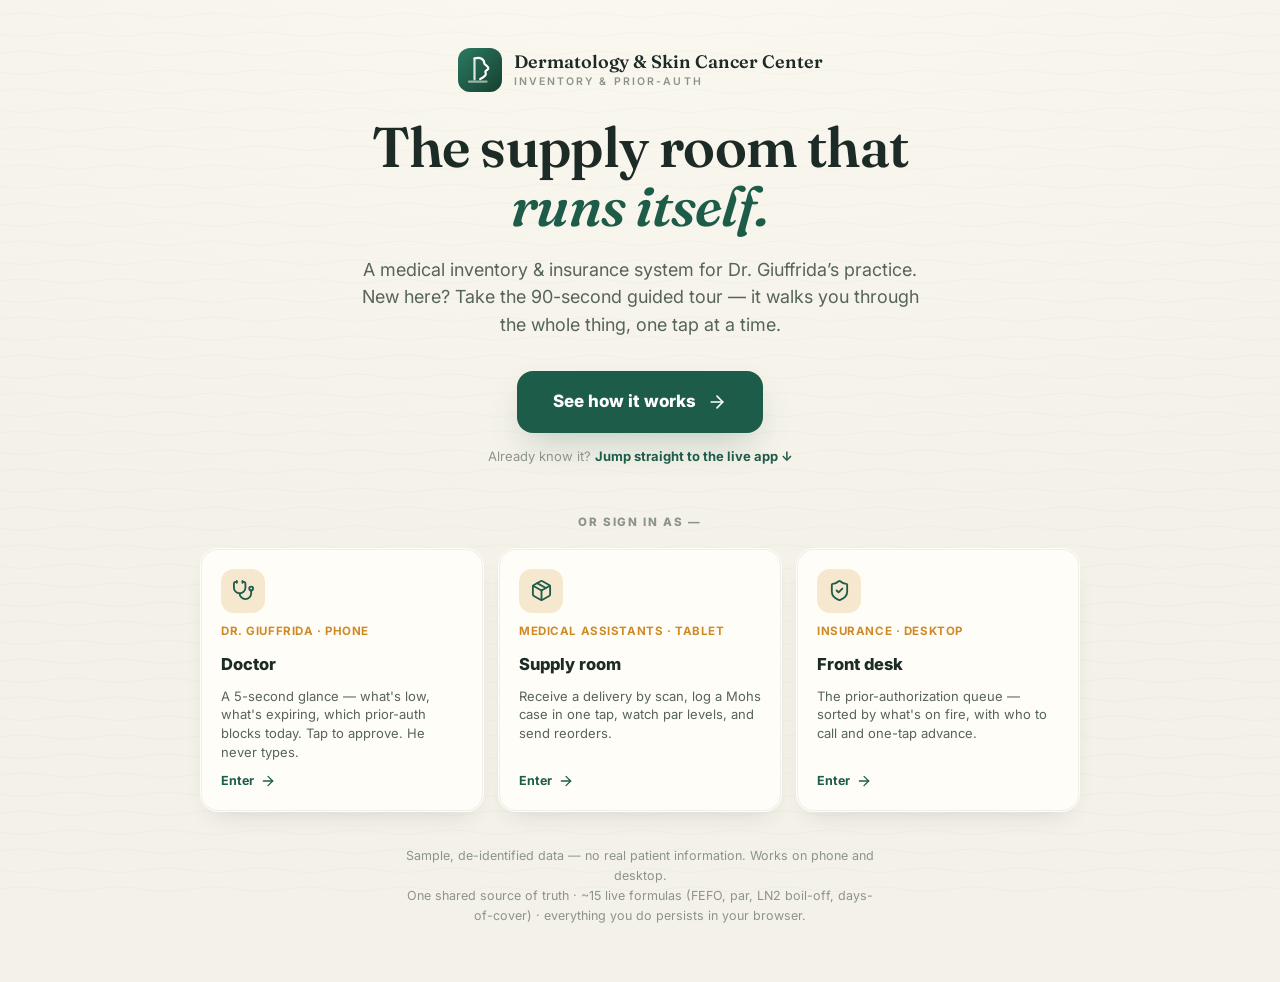
==== commit fafe3757: "feat: guided story tour — land → explain → hands-on demo Replaces the 'dumped into raw software' lau" ====
--- a/index.html
+++ b/index.html
@@ -10,24 +10,34 @@
 <link rel="stylesheet" href="assets/css/tokens.css">
 <link rel="stylesheet" href="assets/css/app.css">
 <style>
-  .launch{min-height:100vh;display:flex;flex-direction:column;align-items:center;justify-content:center;padding:48px 20px 64px;position:relative;z-index:1}
-  .launch .brand{display:flex;align-items:center;gap:12px;margin-bottom:30px}
-  .launch .brand .nm{font-family:var(--font-display);font-size:19px;font-weight:600;line-height:1.1;color:var(--ink)}
+  body{background:radial-gradient(1100px 640px at 50% -8%,#fbf8f0,var(--bg))}
+  .launch{min-height:100vh;display:flex;flex-direction:column;align-items:center;justify-content:center;padding:48px 20px 56px;position:relative;z-index:1}
+  .launch .brand{display:flex;align-items:center;gap:12px;margin-bottom:26px}
+  .launch .brand .nm{font-family:var(--font-display);font-size:18px;font-weight:600;line-height:1.1;color:var(--ink)}
   .launch .brand .nm small{display:block;font-family:var(--font-ui);font-size:10.5px;letter-spacing:.2em;text-transform:uppercase;color:var(--ink-3);margin-top:4px}
-  .launch h1{font-family:var(--font-display);font-size:clamp(28px,5vw,44px);font-weight:600;text-align:center;margin:0;letter-spacing:-.4px;color:var(--ink);max-width:18ch;line-height:1.08}
-  .launch .lead{color:var(--ink-2);font-size:clamp(14px,2vw,17px);text-align:center;max-width:54ch;margin:16px 0 6px}
-  .launch .q{margin:34px 0 16px;font-size:12px;font-weight:800;text-transform:uppercase;letter-spacing:.14em;color:var(--ink-3)}
-  .roles{display:grid;grid-template-columns:repeat(3,1fr);gap:16px;width:100%;max-width:920px}
-  .role{display:flex;flex-direction:column;gap:12px;padding:24px;border-radius:var(--r-lg);background:var(--panel);
-    box-shadow:var(--ring-1),0 12px 26px -10px rgba(28,43,38,.15);cursor:pointer;text-align:left;transition:.18s var(--ease);border:1px solid transparent}
-  .role:hover{transform:translateY(-4px);border-color:var(--brand);box-shadow:var(--ring-1),0 18px 38px -12px rgba(28,43,38,.28)}
-  .role .ic{width:50px;height:50px;border-radius:14px;background:var(--accent-soft);color:var(--brand);display:grid;place-items:center}
-  .role .ic svg{width:26px;height:26px}
-  .role h3{margin:4px 0 0;font-size:18px;font-weight:800;color:var(--ink)}
-  .role .meta{font-size:12px;font-weight:700;color:var(--accent);text-transform:uppercase;letter-spacing:.05em}
-  .role p{margin:0;color:var(--ink-2);font-size:13.5px;line-height:1.5}
-  .role .go{margin-top:auto;color:var(--brand);font-weight:700;font-size:13px;display:flex;align-items:center;gap:6px}
-  .launch .foot{color:var(--ink-3);font-size:12.5px;text-align:center;margin-top:36px;line-height:1.6;max-width:60ch}
+  .launch h1{font-family:var(--font-display);font-size:clamp(34px,6vw,56px);font-weight:600;text-align:center;margin:0;letter-spacing:-.6px;color:var(--ink);max-width:16ch;line-height:1.05}
+  .launch h1 em{font-style:italic;color:var(--brand)}
+  .launch .lead{color:var(--ink-2);font-size:clamp(15px,2.2vw,18px);text-align:center;max-width:52ch;margin:20px 0 0;line-height:1.55}
+  .cta-row{display:flex;flex-direction:column;align-items:center;gap:14px;margin-top:32px}
+  .cta-primary{display:inline-flex;align-items:center;gap:11px;padding:18px 36px;border-radius:16px;
+    background:var(--brand);color:#fff;text-decoration:none;font-weight:800;font-size:17px;
+    box-shadow:0 16px 38px -12px var(--ring);transition:.2s var(--ease)}
+  .cta-primary:hover{filter:brightness(1.08);transform:translateY(-3px);box-shadow:0 22px 48px -12px var(--ring)}
+  .cta-primary svg{width:20px;height:20px}
+  .cta-sub{color:var(--ink-3);font-size:13px}
+  .cta-sub a{color:var(--brand);font-weight:700;text-decoration:none} .cta-sub a:hover{text-decoration:underline}
+  .launch .q{margin:48px 0 16px;font-size:11.5px;font-weight:800;text-transform:uppercase;letter-spacing:.14em;color:var(--ink-3)}
+  .roles{display:grid;grid-template-columns:repeat(3,1fr);gap:14px;width:100%;max-width:880px}
+  .role{display:flex;flex-direction:column;gap:10px;padding:20px;border-radius:var(--r-lg);background:var(--panel);
+    box-shadow:var(--ring-1),0 12px 26px -12px rgba(28,43,38,.14);cursor:pointer;text-align:left;transition:.18s var(--ease);border:1px solid transparent}
+  .role:hover{transform:translateY(-4px);border-color:var(--brand);box-shadow:var(--ring-1),0 18px 38px -14px rgba(28,43,38,.26)}
+  .role .ic{width:44px;height:44px;border-radius:13px;background:var(--accent-soft);color:var(--brand);display:grid;place-items:center}
+  .role .ic svg{width:23px;height:23px}
+  .role h3{margin:2px 0 0;font-size:16.5px;font-weight:800;color:var(--ink)}
+  .role .meta{font-size:11.5px;font-weight:700;color:var(--accent);text-transform:uppercase;letter-spacing:.05em}
+  .role p{margin:0;color:var(--ink-2);font-size:13px;line-height:1.45}
+  .role .go{margin-top:auto;color:var(--brand);font-weight:700;font-size:12.5px;display:flex;align-items:center;gap:6px}
+  .launch .foot{color:var(--ink-3);font-size:12.5px;text-align:center;margin-top:34px;line-height:1.6;max-width:60ch}
   @media(max-width:720px){ .roles{grid-template-columns:1fr;max-width:420px} .launch{justify-content:flex-start;padding-top:40px} }
 </style>
 </head>
@@ -38,11 +48,16 @@
     <div class="nm">Dermatology &amp; Skin Cancer Center<small>Inventory &amp; Prior-Auth</small></div>
   </div>
 
-  <h1>The supply room that runs itself.</h1>
-  <p class="lead">Receive, use, reorder and track insurance — each person gets the screen built for their job, on their device. Everything below is live.</p>
+  <h1>The supply room that <em>runs itself.</em></h1>
+  <p class="lead">A medical inventory &amp; insurance system for Dr. Giuffrida’s practice. New here? Take the 90-second guided tour — it walks you through the whole thing, one tap at a time.</p>
 
-  <div class="q">Who's signing in?</div>
-  <div class="roles" id="roles"></div>
+  <div class="cta-row">
+    <a class="cta-primary" href="tour.html">See how it works <svg viewBox="0 0 24 24" fill="none" stroke="currentColor" stroke-width="1.9" stroke-linecap="round" stroke-linejoin="round"><path d="M5 12h14"/><path d="m12 5 7 7-7 7"/></svg></a>
+    <div class="cta-sub">Already know it? <a href="#roles">Jump straight to the live app ↓</a></div>
+  </div>
+
+  <div class="q" id="roles">Or sign in as —</div>
+  <div class="roles"></div>
 
   <div class="foot" id="foot"></div>
 </div>
@@ -56,7 +71,7 @@
   ['staff','box','Supply room','Medical assistants · tablet',"Receive a delivery by scan, log a Mohs case in one tap, watch par levels, and send reorders."],
   ['frontdesk','shield','Front desk','Insurance · desktop',"The prior-authorization queue — sorted by what's on fire, with who to call and one-tap advance."]
 ];
-document.getElementById('roles').innerHTML=ROLES.map(function(r){
+document.querySelector('.roles').innerHTML=ROLES.map(function(r){
   return '<div class="role" onclick="TJ.enter(\''+r[0]+'\')"><div class="ic">'+TJ.icon(r[1])+'</div>'+
     '<div class="meta">'+r[3]+'</div><h3>'+r[2]+'</h3><p>'+r[4]+'</p>'+
     '<div class="go">Enter '+TJ.icon('arrow','ico-sm')+'</div></div>';
--- a/assets/css/app.css
+++ b/assets/css/app.css
@@ -234,3 +234,44 @@
 .nav-i.switch{margin-top:auto;color:var(--sidebar-ink-2);border-top:1px solid rgba(255,255,255,.09);border-radius:0;margin-bottom:2px;padding-top:14px;font-size:13px}
 .nav-i.switch:hover{color:rgba(255,255,255,.88);background:transparent}
 .s-foot{margin-top:10px}
+
+/* ---------------- TABS (module sub-navigation, AYC-style) ---------------- */
+.tabbar{display:flex;gap:8px;flex-wrap:wrap;margin:2px 0 20px}
+.tab{padding:9px 16px;border-radius:var(--r-pill);border:1px solid var(--line);background:var(--panel);font-size:13px;font-weight:700;color:var(--ink-2);cursor:pointer;transition:.15s;display:inline-flex;align-items:center;gap:7px;min-height:38px}
+.tab:hover{border-color:var(--ink-3);color:var(--ink)} .tab.on{background:var(--brand);color:var(--brand-ink);border-color:var(--brand)}
+.subtabs{display:flex;gap:6px;flex-wrap:wrap;margin:0 0 18px}
+.subtab{padding:8px 13px;border-radius:10px;font-size:12.5px;font-weight:700;color:var(--ink-3);cursor:pointer;background:transparent;border:1px solid transparent;display:inline-flex;align-items:center;gap:6px}
+.subtab:hover{color:var(--ink-2)} .subtab.on{color:var(--brand);background:var(--accent-soft)}
+.tabpane{display:none} .tabpane.on{display:block;animation:tabfade .2s var(--ease)}
+@keyframes tabfade{from{opacity:0;transform:translateY(4px)}to{opacity:1;transform:none}}
+
+/* ---------------- INVENTORY ITEM CARDS (AYC stock-card style) ---------------- */
+.icards{display:grid;grid-template-columns:repeat(3,1fr);gap:14px}
+@media(max-width:1040px){.icards{grid-template-columns:repeat(2,1fr)}}
+@media(max-width:640px){.icards{grid-template-columns:1fr}}
+.icard{background:var(--panel);border-radius:var(--r-lg);box-shadow:var(--ring-1),0 8px 20px -10px rgba(28,43,38,.14);padding:16px;display:flex;flex-direction:column;gap:11px;border-left:4px solid transparent}
+.icard.ok{border-left-color:var(--ok)} .icard.warn{border-left-color:var(--warn)} .icard.bad{border-left-color:var(--bad)}
+.icard .top{display:flex;align-items:flex-start;gap:10px}
+.icard .nm{font-weight:800;font-size:14.5px;line-height:1.25} .icard .meta{font-size:11.5px;color:var(--ink-3);margin-top:2px}
+.icard .tags{margin-left:auto;display:flex;gap:5px;flex-wrap:wrap;justify-content:flex-end}
+.tag{font-size:10px;font-weight:800;padding:2px 7px;border-radius:6px;text-transform:uppercase;letter-spacing:.04em;white-space:nowrap}
+.tag.jic{background:var(--accent-soft);color:var(--accent)} .tag.dom{background:var(--panel-3);color:var(--ink-2)}
+.icard .oh{display:flex;align-items:baseline;gap:6px}
+.icard .oh b{font-size:23px;font-weight:800;font-variant-numeric:tabular-nums}
+.icard .oh.bad b{color:var(--bad)} .icard .oh .u{font-size:12.5px;color:var(--ink-2)}
+.icard .par{font-size:11.5px;color:var(--ink-3)}
+.icard .acts{display:flex;gap:6px;margin-top:auto;flex-wrap:wrap}
+.icard .acts .btn{flex:1 1 0;min-width:64px;padding:8px 6px;font-size:12px;min-height:36px}
+
+/* ---------------- HORIZONTAL BAR CHART (analytics / spend) ---------------- */
+.bars-h{display:flex;flex-direction:column;gap:11px}
+.bar-h{display:grid;grid-template-columns:130px 1fr auto;gap:12px;align-items:center;font-size:12.5px}
+.bar-h .lab{font-weight:600;color:var(--ink-2);display:flex;align-items:center;gap:7px}
+.bar-h .track{height:11px;border-radius:6px;background:var(--panel-3);overflow:hidden}
+.bar-h .fill{height:100%;border-radius:6px;background:linear-gradient(90deg,var(--brand),var(--brand-2))}
+.bar-h .val{font-weight:800;font-variant-numeric:tabular-nums;min-width:54px;text-align:right}
+@media(max-width:560px){.bar-h{grid-template-columns:96px 1fr auto;gap:8px}}
+.spark{display:flex;align-items:flex-end;gap:5px;height:96px}
+.spark .col{flex:1;background:var(--accent-soft);border-radius:6px 6px 0 0;position:relative;min-height:4px}
+.spark .col b{position:absolute;top:-18px;left:0;right:0;text-align:center;font-size:10px;font-weight:700;font-variant-numeric:tabular-nums;color:var(--ink-2)}
+.spark .col span{position:absolute;bottom:-18px;left:0;right:0;text-align:center;font-size:9.5px;color:var(--ink-3)}
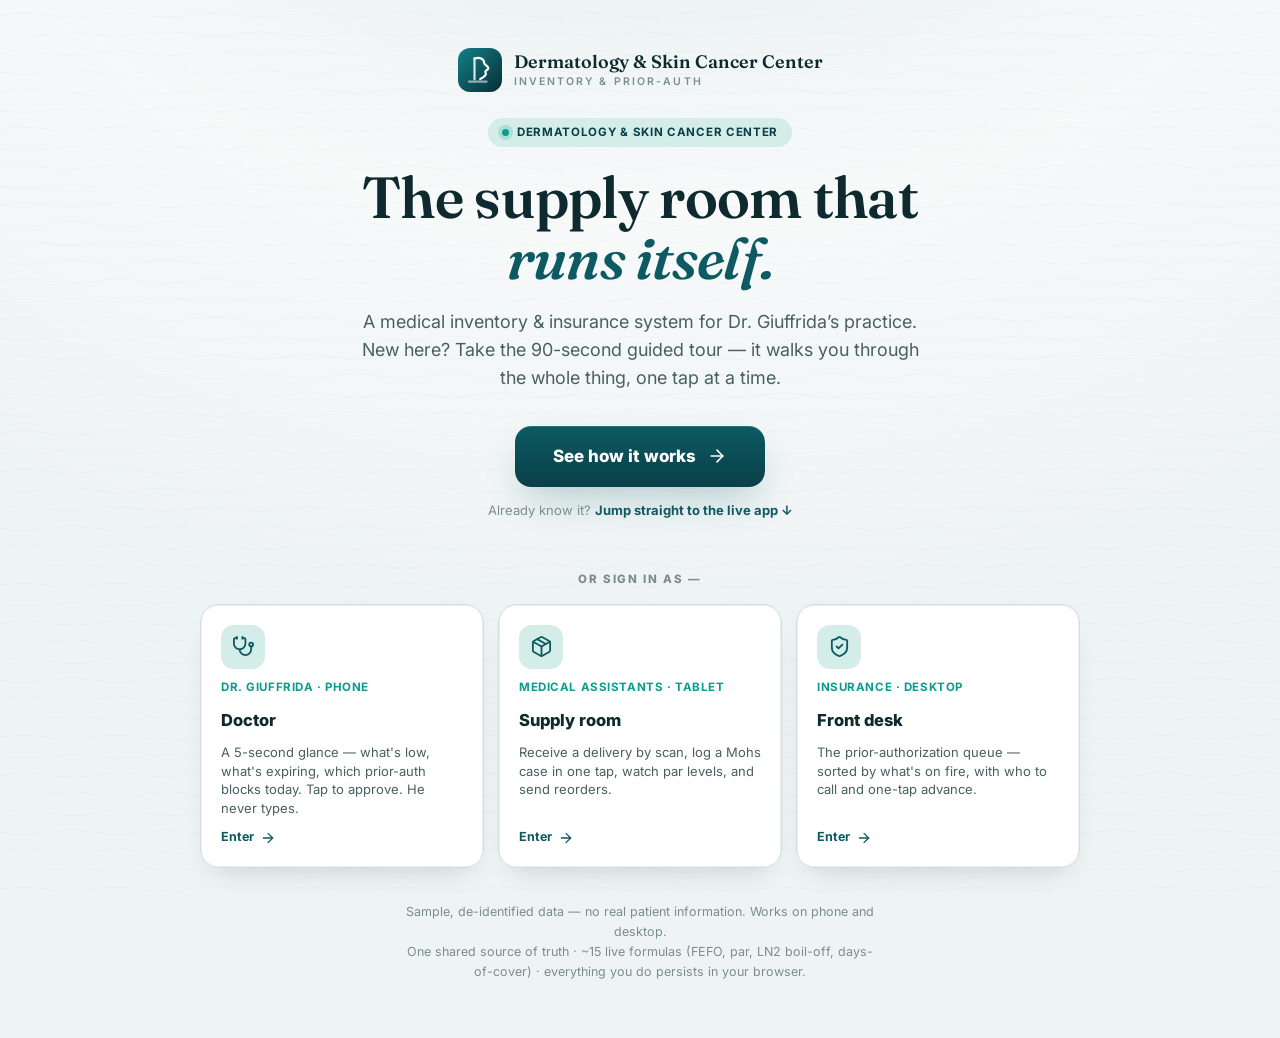
==== commit ae5d001f: "feat: calendar-driven operations brain (AYC-ported) + clinical-teal redesign Transforms the demo fro" ====
--- a/index.html
+++ b/index.html
@@ -10,27 +10,33 @@
 <link rel="stylesheet" href="assets/css/tokens.css">
 <link rel="stylesheet" href="assets/css/app.css">
 <style>
-  body{background:radial-gradient(1100px 640px at 50% -8%,#fbf8f0,var(--bg))}
+  body{background:
+    radial-gradient(900px 480px at 50% -12%,rgba(13,90,99,.10),transparent 70%),
+    radial-gradient(1100px 700px at 50% -8%,#ffffff,var(--bg))}
   .launch{min-height:100vh;display:flex;flex-direction:column;align-items:center;justify-content:center;padding:48px 20px 56px;position:relative;z-index:1}
   .launch .brand{display:flex;align-items:center;gap:12px;margin-bottom:26px}
   .launch .brand .nm{font-family:var(--font-display);font-size:18px;font-weight:600;line-height:1.1;color:var(--ink)}
   .launch .brand .nm small{display:block;font-family:var(--font-ui);font-size:10.5px;letter-spacing:.2em;text-transform:uppercase;color:var(--ink-3);margin-top:4px}
-  .launch h1{font-family:var(--font-display);font-size:clamp(34px,6vw,56px);font-weight:600;text-align:center;margin:0;letter-spacing:-.6px;color:var(--ink);max-width:16ch;line-height:1.05}
+  .launch .kicker{display:inline-flex;align-items:center;gap:8px;margin-bottom:20px;padding:6px 14px;border-radius:var(--r-pill);
+    background:var(--accent-soft);color:var(--brand-2);font-size:11.5px;font-weight:700;letter-spacing:.06em;text-transform:uppercase}
+  .launch .kicker .dot{width:7px;height:7px;border-radius:50%;background:var(--accent);box-shadow:0 0 0 4px rgba(10,156,142,.18)}
+  .launch h1{font-family:var(--font-display);font-size:clamp(34px,6vw,58px);font-weight:600;text-align:center;margin:0;letter-spacing:-.7px;color:var(--ink);max-width:16ch;line-height:1.04}
   .launch h1 em{font-style:italic;color:var(--brand)}
   .launch .lead{color:var(--ink-2);font-size:clamp(15px,2.2vw,18px);text-align:center;max-width:52ch;margin:20px 0 0;line-height:1.55}
-  .cta-row{display:flex;flex-direction:column;align-items:center;gap:14px;margin-top:32px}
-  .cta-primary{display:inline-flex;align-items:center;gap:11px;padding:18px 36px;border-radius:16px;
-    background:var(--brand);color:#fff;text-decoration:none;font-weight:800;font-size:17px;
-    box-shadow:0 16px 38px -12px var(--ring);transition:.2s var(--ease)}
-  .cta-primary:hover{filter:brightness(1.08);transform:translateY(-3px);box-shadow:0 22px 48px -12px var(--ring)}
-  .cta-primary svg{width:20px;height:20px}
+  .cta-row{display:flex;flex-direction:column;align-items:center;gap:14px;margin-top:34px}
+  .cta-primary{display:inline-flex;align-items:center;gap:11px;padding:18px 38px;border-radius:16px;
+    background:linear-gradient(180deg,var(--brand),var(--brand-2));color:#fff;text-decoration:none;font-weight:800;font-size:17px;
+    box-shadow:0 1px 0 rgba(255,255,255,.14) inset,0 18px 40px -12px var(--ring);transition:.2s var(--ease)}
+  .cta-primary:hover{transform:translateY(-3px);box-shadow:0 1px 0 rgba(255,255,255,.18) inset,0 26px 54px -12px var(--ring)}
+  .cta-primary svg{width:20px;height:20px;transition:transform .2s var(--ease)}
+  .cta-primary:hover svg{transform:translateX(3px)}
   .cta-sub{color:var(--ink-3);font-size:13px}
   .cta-sub a{color:var(--brand);font-weight:700;text-decoration:none} .cta-sub a:hover{text-decoration:underline}
-  .launch .q{margin:48px 0 16px;font-size:11.5px;font-weight:800;text-transform:uppercase;letter-spacing:.14em;color:var(--ink-3)}
+  .launch .q{margin:50px 0 16px;font-size:11.5px;font-weight:800;text-transform:uppercase;letter-spacing:.14em;color:var(--ink-3)}
   .roles{display:grid;grid-template-columns:repeat(3,1fr);gap:14px;width:100%;max-width:880px}
   .role{display:flex;flex-direction:column;gap:10px;padding:20px;border-radius:var(--r-lg);background:var(--panel);
-    box-shadow:var(--ring-1),0 12px 26px -12px rgba(28,43,38,.14);cursor:pointer;text-align:left;transition:.18s var(--ease);border:1px solid transparent}
-  .role:hover{transform:translateY(-4px);border-color:var(--brand);box-shadow:var(--ring-1),0 18px 38px -14px rgba(28,43,38,.26)}
+    box-shadow:var(--ring-1),0 14px 30px -16px rgba(9,40,46,.20);cursor:pointer;text-align:left;transition:.18s var(--ease);border:1px solid var(--line)}
+  .role:hover{transform:translateY(-4px);border-color:var(--brand);box-shadow:var(--ring-1),0 22px 44px -16px rgba(9,40,46,.34)}
   .role .ic{width:44px;height:44px;border-radius:13px;background:var(--accent-soft);color:var(--brand);display:grid;place-items:center}
   .role .ic svg{width:23px;height:23px}
   .role h3{margin:2px 0 0;font-size:16.5px;font-weight:800;color:var(--ink)}
@@ -44,10 +50,11 @@
 <body>
 <div class="launch">
   <div class="brand">
-    <svg width="44" height="44" viewBox="0 0 40 40" fill="none" xmlns="http://www.w3.org/2000/svg" aria-hidden="true"><defs><linearGradient id="lg" x1="0" y1="0" x2="40" y2="40" gradientUnits="userSpaceOnUse"><stop stop-color="#2c7a62"/><stop offset="1" stop-color="#15402f"/></linearGradient></defs><rect width="40" height="40" rx="11" fill="url(#lg)"/><path d="M15 9.5C20.5 8 23.8 10.2 23.8 13.6 23.8 15.4 27 15.7 27.6 18.4 27.9 19.8 25 20 24.9 21.4 24.8 23 26.2 23.4 24.7 25 23.6 26.3 22 27.4 20.2 28.2" stroke="#fff" stroke-width="2" stroke-linecap="round" stroke-linejoin="round"/><path d="M15 9.5V28.5" stroke="#fff" stroke-width="2" stroke-linecap="round" opacity="0.85"/><path d="M10 30.5H26" stroke="#fff" stroke-width="2" stroke-linecap="round" opacity="0.55"/></svg>
+    <svg width="44" height="44" viewBox="0 0 40 40" fill="none" xmlns="http://www.w3.org/2000/svg" aria-hidden="true"><defs><linearGradient id="lg" x1="0" y1="0" x2="40" y2="40" gradientUnits="userSpaceOnUse"><stop stop-color="#13808a"/><stop offset="1" stop-color="#072e34"/></linearGradient></defs><rect width="40" height="40" rx="11" fill="url(#lg)"/><path d="M15 9.5C20.5 8 23.8 10.2 23.8 13.6 23.8 15.4 27 15.7 27.6 18.4 27.9 19.8 25 20 24.9 21.4 24.8 23 26.2 23.4 24.7 25 23.6 26.3 22 27.4 20.2 28.2" stroke="#fff" stroke-width="2" stroke-linecap="round" stroke-linejoin="round"/><path d="M15 9.5V28.5" stroke="#fff" stroke-width="2" stroke-linecap="round" opacity="0.85"/><path d="M10 30.5H26" stroke="#fff" stroke-width="2" stroke-linecap="round" opacity="0.55"/></svg>
     <div class="nm">Dermatology &amp; Skin Cancer Center<small>Inventory &amp; Prior-Auth</small></div>
   </div>
 
+  <div class="kicker"><span class="dot"></span>Dermatology &amp; Skin Cancer Center</div>
   <h1>The supply room that <em>runs itself.</em></h1>
   <p class="lead">A medical inventory &amp; insurance system for Dr. Giuffrida’s practice. New here? Take the 90-second guided tour — it walks you through the whole thing, one tap at a time.</p>
 
--- a/assets/css/tokens.css
+++ b/assets/css/tokens.css
@@ -1,7 +1,9 @@
 /* ============================================================
    Dermatology & Skin Cancer Center — Design Tokens
-   Single palette: "Forest & Cream" — boutique-clinical.
-   Forest green + warm amber on cream, white cards, green/amber/red status.
+   Single palette: "Clinical Teal" — modern, high-contrast, premium.
+   Deep teal + bright cyan-teal accent on cool off-white, crisp white
+   cards, teal-green/amber/red status. Tuned to Dr. Giuffrida's brand
+   (miamidermcenter.com) but leveled up to AA-contrast clinical polish.
    Variable names kept stable so the component layer is untouched.
    ============================================================ */
 :root{
@@ -12,24 +14,25 @@
   --ease:cubic-bezier(.4,0,.2,1);
   --space-1:4px; --space-2:8px; --space-3:12px; --space-4:16px; --space-6:24px; --space-8:32px;
 
-  /* surfaces */
-  --bg:#f4f1e9; --panel:#fffdf8; --panel-2:#f4efe3; --panel-3:#ece4d4;
-  --line:#e7ddca; --line-2:#efe8d8;
-  /* ink */
-  --ink:#1c2b26; --ink-2:#566459; --ink-3:#8c948a;
-  /* brand */
-  --brand:#1e5c4a; --brand-2:#164a3b; --brand-ink:#ffffff;
-  --accent:#cf8a26; --accent-soft:#f5e8cf;
-  --ring:rgba(30,92,74,.30);
-  /* status */
-  --ok:#2f8f5b;  --ok-bg:#e3f0e4;  --ok-ink:#1e6940;
-  --warn:#c8861f; --warn-bg:#f8ebd0; --warn-ink:#8b5c12;
-  --bad:#c0432f;  --bad-bg:#f7e2db;  --bad-ink:#92301e;
-  /* sidebar (forest gradient) */
-  --sidebar:linear-gradient(180deg,#215f4c 0%,#163f33 100%);
-  --sidebar-ink:rgba(255,255,255,.68); --sidebar-ink-2:rgba(255,255,255,.40);
-  --sidebar-active-bg:rgba(208,138,38,.20); --sidebar-active:#f1cd86; --sidebar-active-bar:#d6932f;
-  /* elevation */
-  --shadow:0 1px 2px rgba(28,43,38,.05); --ring-1:inset 0 0 0 1px rgba(28,43,38,.07);
-  --scan:#2f8f5b;
+  /* surfaces — cool teal-tinted off-white, pure-white cards, layered greys */
+  --bg:#eef3f3; --panel:#ffffff; --panel-2:#e8f0ef; --panel-3:#dae7e5;
+  --line:#d2e0de; --line-2:#e3eceb;
+  /* ink — near-black teal-charcoal, high contrast */
+  --ink:#0f2a2e; --ink-2:#48605f; --ink-3:#7a8f8d;
+  /* brand — deep clinical teal */
+  --brand:#0d5a63; --brand-2:#093f48; --brand-ink:#ffffff;
+  /* accent — his powder-blue modernized into a clean cyan-teal */
+  --accent:#0a9c8e; --accent-soft:#d4ede9;
+  --ring:rgba(13,90,99,.32);
+  /* status — tuned to sit on the cool palette, meaning preserved */
+  --ok:#138a5f;  --ok-bg:#dcefe4;  --ok-ink:#0e6b4c;
+  --warn:#c2851a; --warn-bg:#f7eccf; --warn-ink:#8a5a0f;
+  --bad:#c2402b;  --bad-bg:#f8e1da;  --bad-ink:#9a2f1f;
+  /* sidebar — deep teal gradient, bright mint active */
+  --sidebar:linear-gradient(180deg,#0e5a63 0%,#072e34 100%);
+  --sidebar-ink:rgba(255,255,255,.72); --sidebar-ink-2:rgba(255,255,255,.42);
+  --sidebar-active-bg:rgba(10,156,142,.22); --sidebar-active:#7df0e0; --sidebar-active-bar:#0fb5a6;
+  /* elevation — cool teal-tinted */
+  --shadow:0 1px 2px rgba(9,40,46,.06); --ring-1:inset 0 0 0 1px rgba(9,40,46,.08);
+  --scan:#0fb5a6;
 }
--- a/assets/css/app.css
+++ b/assets/css/app.css
@@ -275,3 +275,33 @@
 .spark .col{flex:1;background:var(--accent-soft);border-radius:6px 6px 0 0;position:relative;min-height:4px}
 .spark .col b{position:absolute;top:-18px;left:0;right:0;text-align:center;font-size:10px;font-weight:700;font-variant-numeric:tabular-nums;color:var(--ink-2)}
 .spark .col span{position:absolute;bottom:-18px;left:0;right:0;text-align:center;font-size:9.5px;color:var(--ink-3)}
+
+/* ============================================================
+   MODERN POLISH  (append-only — refines the clinical-teal system)
+   New rules only; all reuse token vars so they re-skin globally.
+   ============================================================ */
+/* Subtle teal gradient + crisper hairline on the sticky topbar */
+.topbar{background:linear-gradient(180deg,color-mix(in srgb,var(--panel) 94%,transparent),color-mix(in srgb,var(--panel) 86%,transparent));
+  border-bottom-color:var(--line-2)}
+
+/* Crisper, more layered card elevation */
+.panel{box-shadow:var(--ring-1),0 1px 2px rgba(9,40,46,.05),0 16px 32px -16px rgba(9,40,46,.18)}
+
+/* Buttons: gentle lift + brand gradient on primary */
+.btn{box-shadow:0 1px 1px rgba(9,40,46,.04)}
+.btn.primary{background:linear-gradient(180deg,var(--brand),var(--brand-2));
+  box-shadow:0 1px 0 rgba(255,255,255,.12) inset,0 8px 18px -10px var(--ring)}
+.btn.primary:hover{transform:translateY(-1px);filter:none;
+  box-shadow:0 1px 0 rgba(255,255,255,.16) inset,0 12px 24px -10px var(--ring)}
+.btn.ghost{box-shadow:none}
+.btn:active{transform:translateY(0)}
+
+/* Pills: hairline ring for crisp definition on the cool palette */
+.pill{box-shadow:inset 0 0 0 1px color-mix(in srgb,currentColor 16%,transparent)}
+.pill.neutral{box-shadow:inset 0 0 0 1px var(--line)}
+
+/* Active nav item: brighter accent rail */
+.nav-i.active{box-shadow:inset -3px 0 0 0 var(--sidebar-active-bar)}
+
+/* Tabs: slight brand-tinted shadow when active */
+.tab.on{box-shadow:0 6px 14px -8px var(--ring)}
